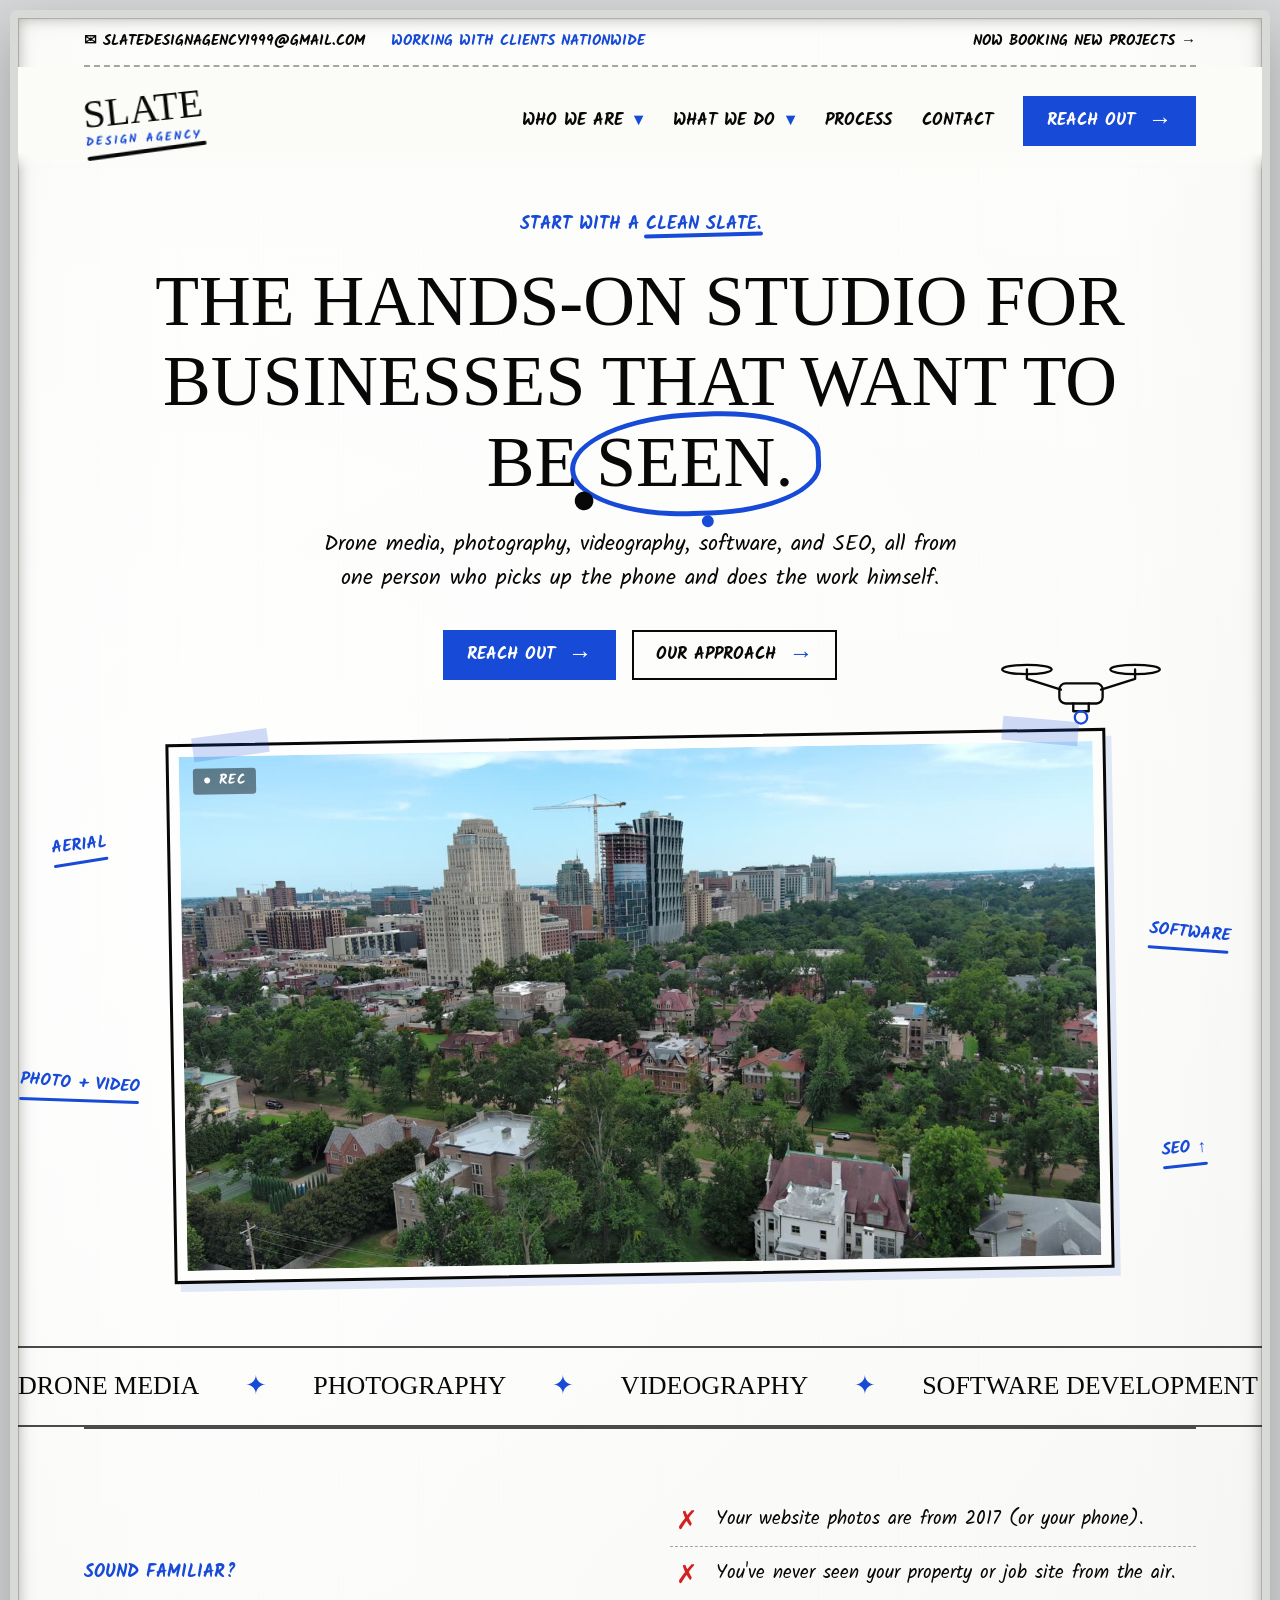
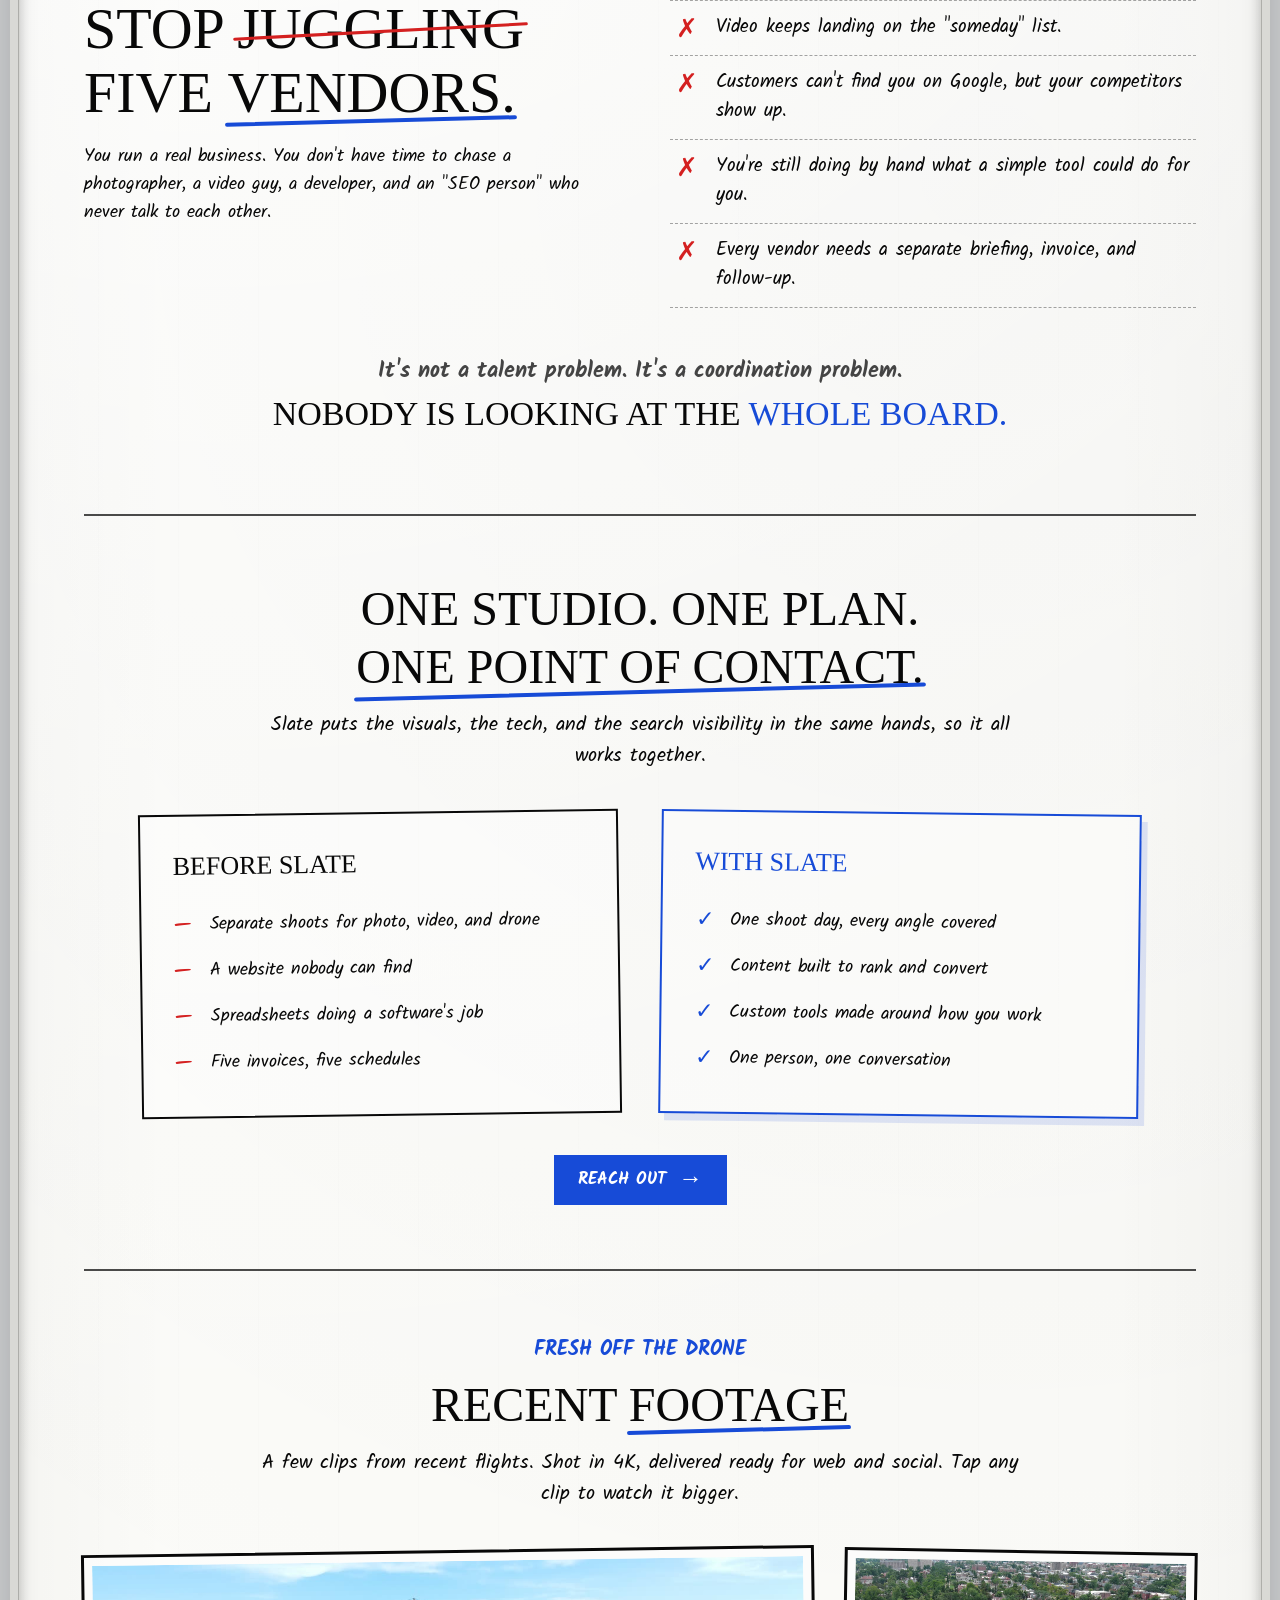
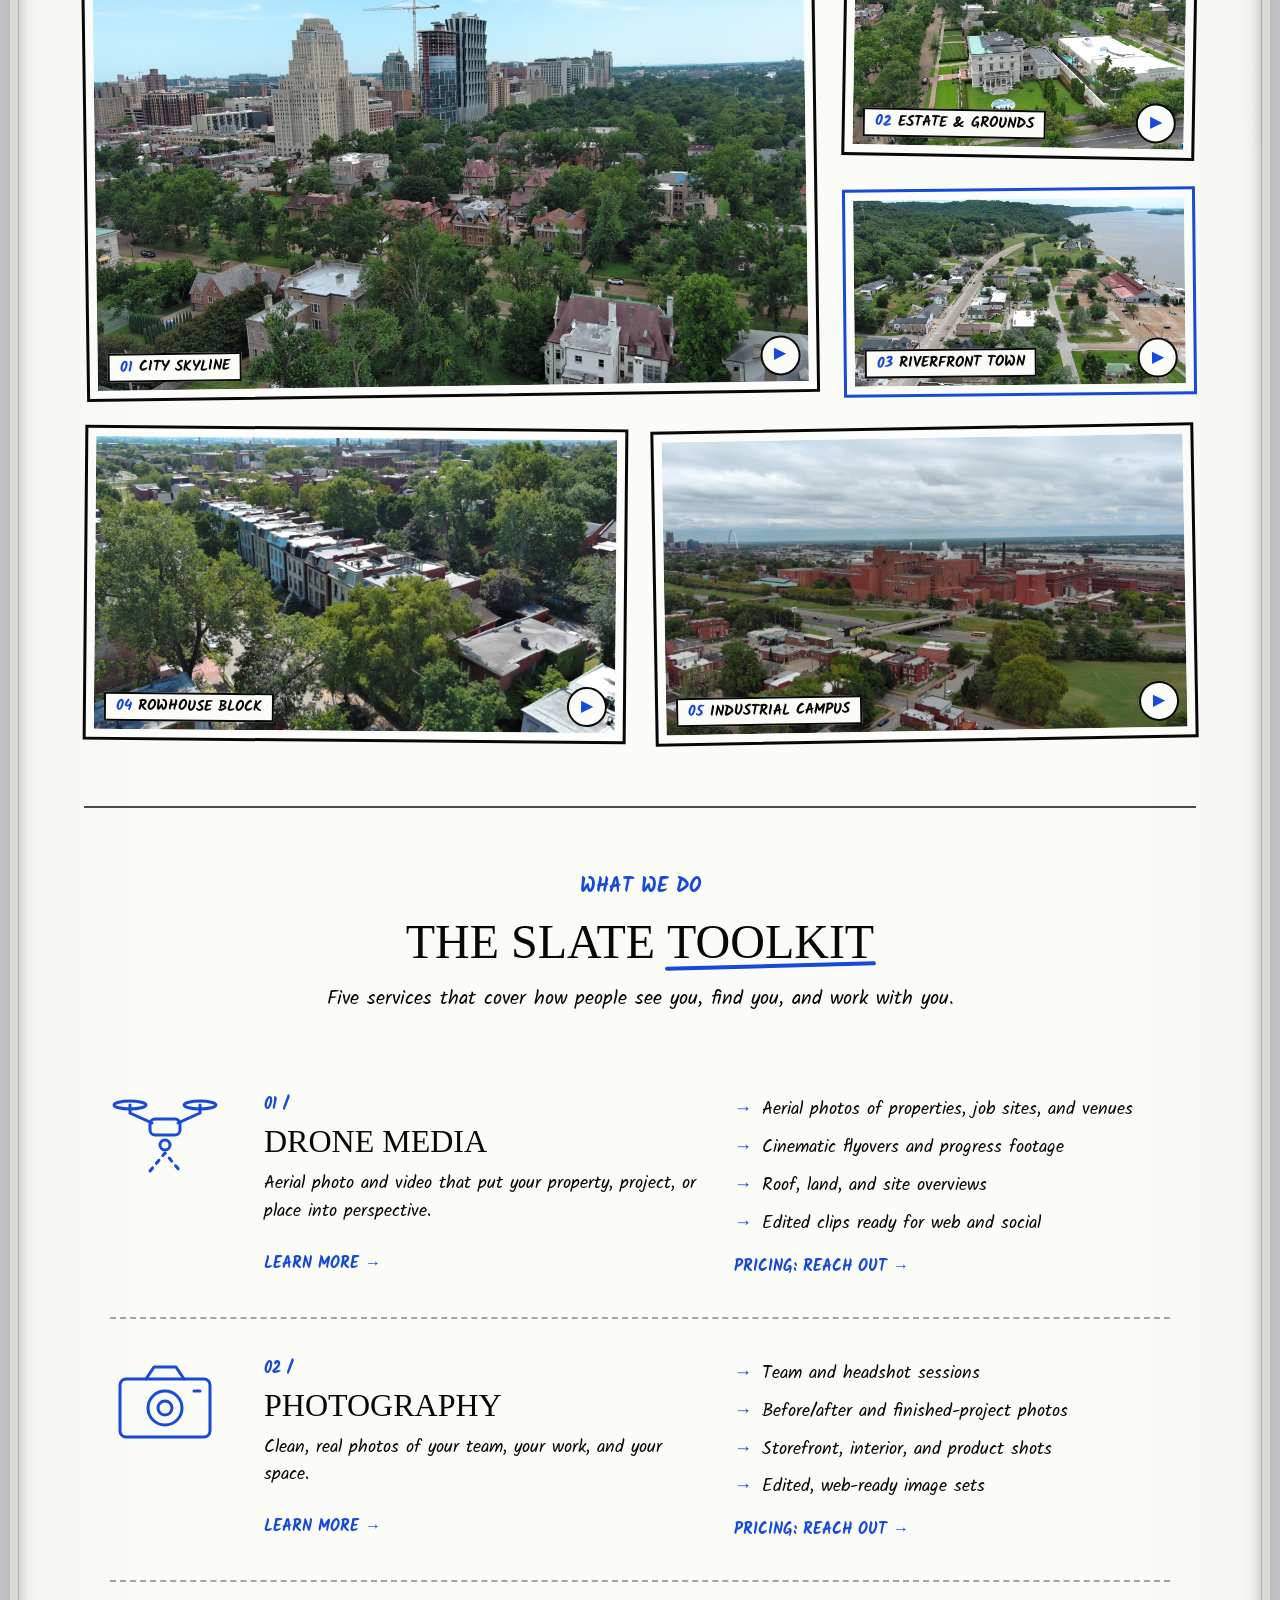
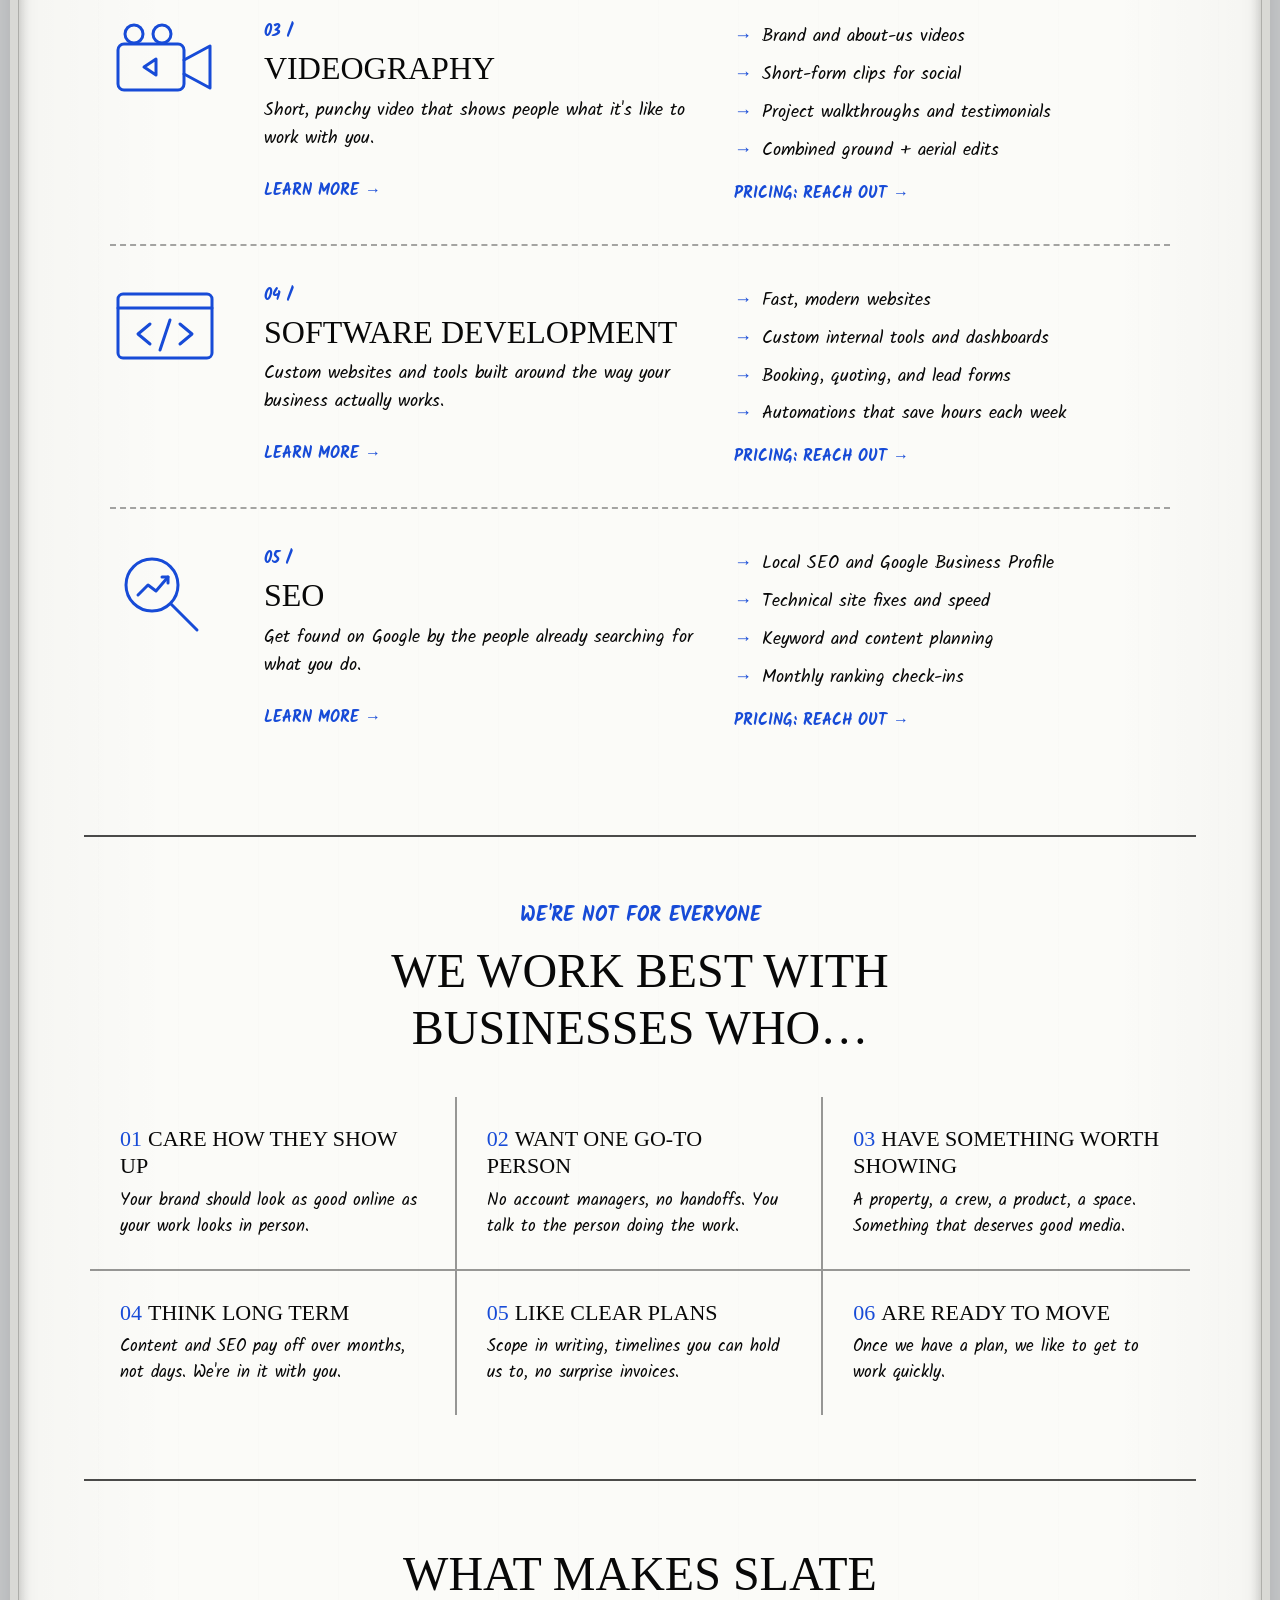
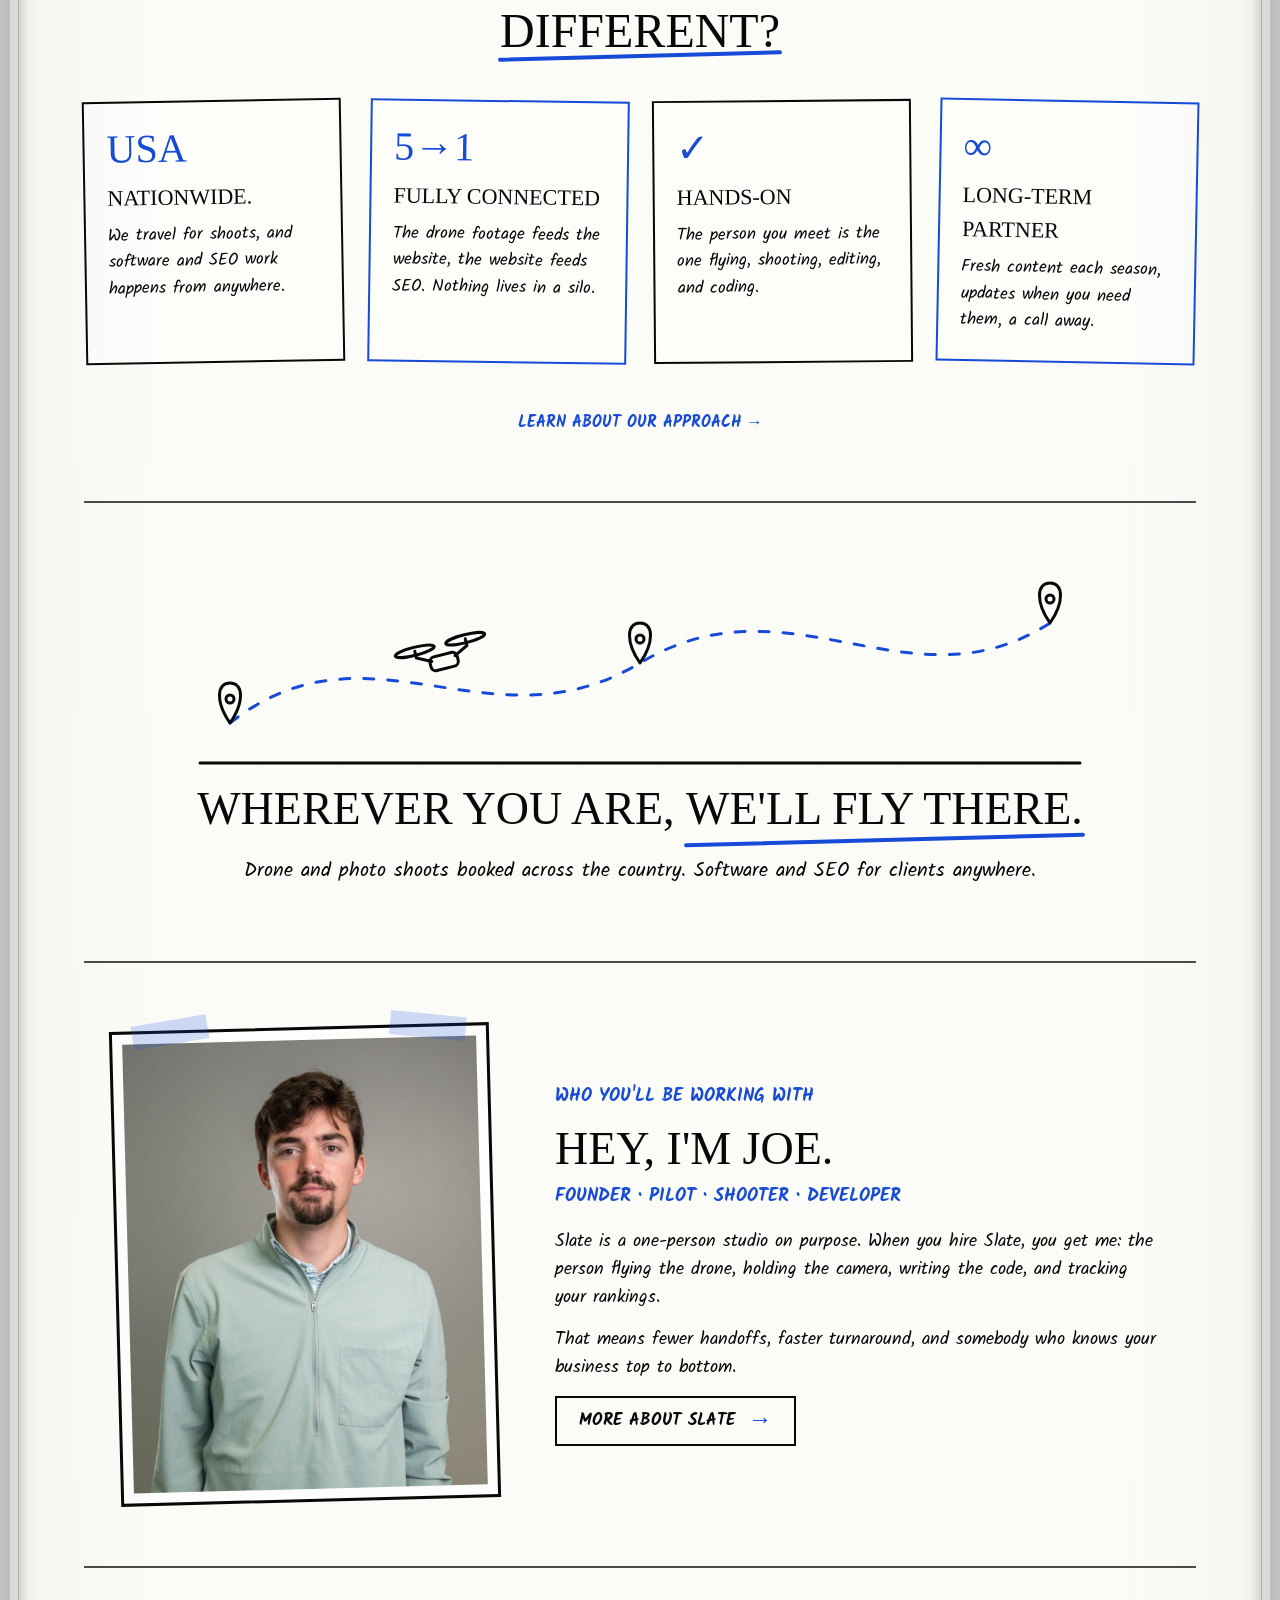
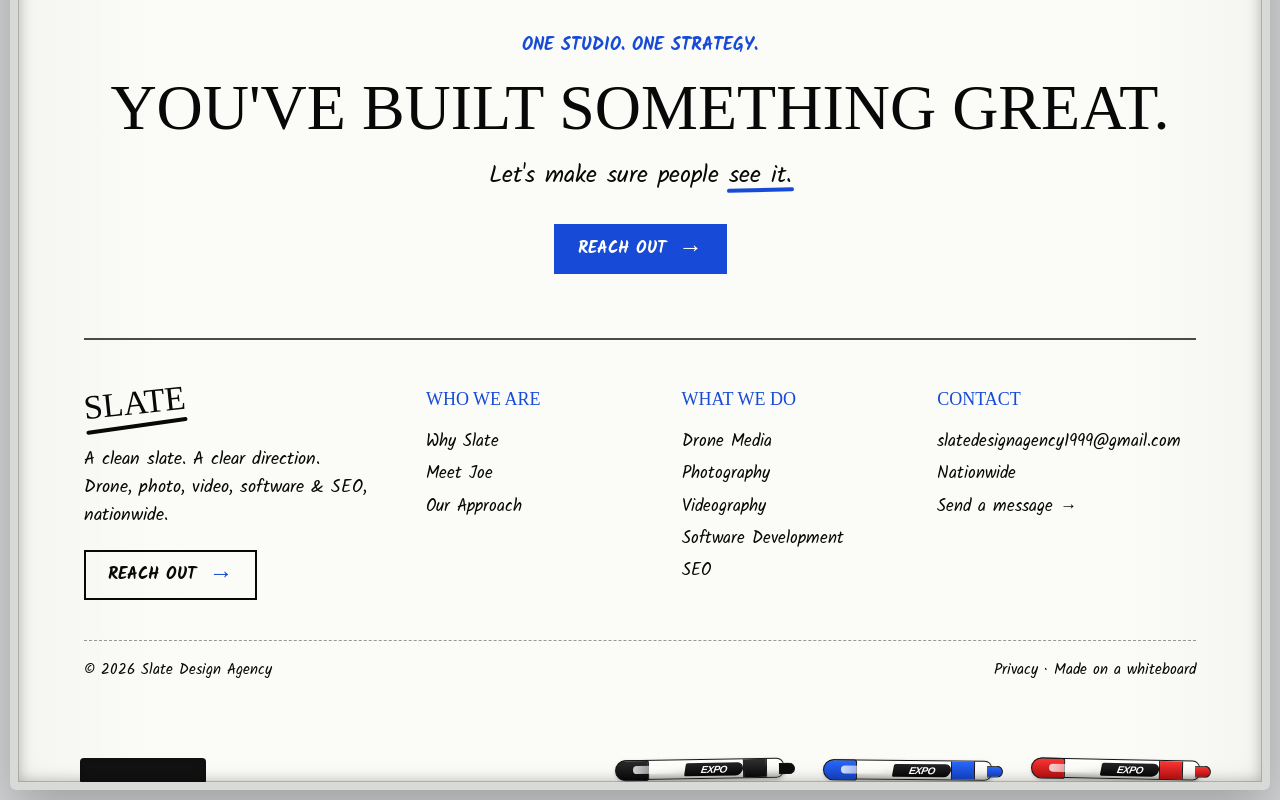
==== index.html @ c5e7e506 "Add files via upload" ====
<!doctype html>
<html lang="en">
<head>
<meta charset="utf-8">
<meta name="viewport" content="width=device-width, initial-scale=1">
<title>Slate Design Agency | Drone Media, Photo, Video, Software &amp; SEO</title>
<meta name="description" content="Slate is a hands-on studio for drone media, photography, videography, software development, and SEO. Working with businesses nationwide.">
<meta name="theme-color" content="#fbfbf8">
<meta property="og:title" content="Slate Design Agency | Drone Media, Photo, Video, Software &amp; SEO">
<meta property="og:description" content="Slate is a hands-on studio for drone media, photography, videography, software development, and SEO. Working with businesses nationwide.">
<meta property="og:type" content="website">
<link rel="icon" href="favicon.svg" type="image/svg+xml">
<link rel="preconnect" href="https://fonts.googleapis.com"><link rel="preconnect" href="https://fonts.gstatic.com" crossorigin><link href="https://fonts.googleapis.com/css2?family=Kalam:wght@400;700&family=Permanent+Marker&display=swap" rel="stylesheet">
<link rel="stylesheet" href="assets/css/style.css">
<script>(function(){try{if(matchMedia('(prefers-reduced-motion: reduce)').matches)return;var d=document.documentElement;d.classList.add('s-intro');if(sessionStorage.getItem('slate-s')==='1'){d.classList.add('s-drawn');sessionStorage.removeItem('slate-s');}}catch(e){}})();</script>
<script src="assets/js/site.js" defer></script>
</head>
<body class="home">
<a class="skip" href="#main">Skip to content</a>
<div class="board">
<div class="inner">
  <div class="utility">
    <div class="u-left">
      <a href="mailto:slatedesignagency1999@gmail.com">✉ slatedesignagency1999@gmail.com</a>
      <span class="u-blue">Working with clients nationwide</span>
    </div>
    <div class="u-right"><a href="contact.html">Now booking new projects →</a></div>
  </div>

  <header class="site">
    <a href="index.html" class="logo" aria-label="Slate Design Agency home" data-home>SLATE<small>DESIGN AGENCY</small></a>
    <button class="menu-toggle" aria-controls="nav" aria-expanded="false">Menu +</button>
    <nav class="primary" id="nav" aria-label="Primary">
      <div class="nav-item">
        <button aria-haspopup="true">Who We Are <span class="caret">▾</span></button>
        <div class="dropdown">
          <a href="about.html"><span>→</span>Why Slate</a>
          <a href="about.html#meet"><span>→</span>Meet Joe</a>
          <a href="process.html"><span>→</span>Our Approach</a>
        </div>
      </div>
      <div class="nav-item">
        <button aria-haspopup="true">What We Do <span class="caret">▾</span></button>
        <div class="dropdown"><a href="services.html"><span>→</span>All services</a><a href="drone-media.html"><span>→</span>Drone Media</a><a href="photography.html"><span>→</span>Photography</a><a href="videography.html"><span>→</span>Videography</a><a href="software-development.html"><span>→</span>Software Development</a><a href="seo.html"><span>→</span>SEO</a></div>
      </div>
      <div class="nav-item"><a href="process.html">Process</a></div>
      <div class="nav-item"><a href="contact.html">Contact</a></div>
      <a class="button solid" href="contact.html">Reach Out <span class="arrow">→</span></a>
    </nav>
  </header>

  <main id="main">

    <section class="hero">
      <p class="eyebrow">Start with a <span class="scribble">clean slate.</span></p>
      <h1>The hands-on studio for businesses that want to be <span class="circled">seen.</span></h1>
      <p class="sub">Drone media, photography, videography, software, and SEO, all from one person who picks up the phone and does the work himself.</p>
      <div class="cta-row">
        <a class="button solid" href="contact.html">Reach Out <span class="arrow">→</span></a>
        <a class="button" href="process.html">Our Approach <span class="arrow">→</span></a>
      </div>
      <div class="hero-media">
        <div class="tape-frame video-frame">
          <video id="hero-video" data-playlist="assets/video/drone-02.mp4,assets/video/drone-03.mp4,assets/video/drone-01.mp4,assets/video/drone-04.mp4,assets/video/drone-05.mp4" muted playsinline autoplay preload="auto" poster="assets/img/drone-02.jpg" src="assets/video/drone-02.mp4" aria-label="Aerial drone footage reel"></video>
          <span class="rec">● REC</span>
        </div>
        <svg class="drone-fly hero-drone" viewBox="0 0 220 110" aria-hidden="true">
          <ellipse class="stroke" cx="40" cy="22" rx="32" ry="6"/><ellipse class="stroke" cx="180" cy="22" rx="32" ry="6"/>
          <path class="stroke" d="M40 22 L40 34 M180 22 L180 34 M40 34 L84 48 M180 34 L136 48"/>
          <rect class="stroke" x="82" y="40" width="56" height="26" rx="8"/>
          <path class="stroke" d="M100 66 L100 76 L120 76 L120 66"/><circle class="stroke" cx="110" cy="84" r="8" style="stroke:var(--blue)"/>
        </svg>
        <span class="doodle-label hm-l1" aria-hidden="true">Aerial</span>
        <span class="doodle-label hm-l2" aria-hidden="true">Photo + Video</span>
        <span class="doodle-label hm-r1" aria-hidden="true">Software</span>
        <span class="doodle-label hm-r2" aria-hidden="true">SEO ↑</span>
      </div>
    </section>

    <div class="strip" aria-hidden="true"><div class="strip-track">
      <span>Drone Media</span><span>✦</span><span>Photography</span><span>✦</span><span>Videography</span><span>✦</span><span>Software Development</span><span>✦</span><span>SEO</span><span>✦</span>
      <span>Drone Media</span><span>✦</span><span>Photography</span><span>✦</span><span>Videography</span><span>✦</span><span>Software Development</span><span>✦</span><span>SEO</span><span>✦</span>
    </div></div>

    <section>
      <div class="pain">
        <div>
          <p class="eyebrow">Sound familiar?</p>
          <h2>Stop <span class="strike">juggling</span><br>five <span class="scribble">vendors.</span></h2>
          <p>You run a real business. You don't have time to chase a photographer, a video guy, a developer, and an "SEO person" who never talk to each other.</p>
        </div>
        <ul class="checklist">
          <li>Your website photos are from 2017 (or your phone).</li>
          <li>You've never seen your property or job site from the air.</li>
          <li>Video keeps landing on the "someday" list.</li>
          <li>Customers can't find you on Google, but your competitors show up.</li>
          <li>You're still doing by hand what a simple tool could do for you.</li>
          <li>Every vendor needs a separate briefing, invoice, and follow-up.</li>
        </ul>
      </div>
      <p class="reframe"><span class="quiet">It's not a talent problem. It's a coordination problem.</span>Nobody is looking at the <span class="blue">whole board.</span></p>
    </section>

    <section>
      <div class="section-head">
        <h2>One studio. One plan. <span class="scribble">One point of contact.</span></h2>
        <p>Slate puts the visuals, the tech, and the search visibility in the same hands, so it all works together.</p>
      </div>
      <div class="compare">
        <div class="compare-col">
          <h3>Before Slate</h3>
          <ul>
            <li>Separate shoots for photo, video, and drone</li>
            <li>A website nobody can find</li>
            <li>Spreadsheets doing a software's job</li>
            <li>Five invoices, five schedules</li>
          </ul>
        </div>
        <div class="compare-col">
          <h3 class="blue">With Slate</h3>
          <ul>
            <li>One shoot day, every angle covered</li>
            <li>Content built to rank and convert</li>
            <li>Custom tools made around how you work</li>
            <li>One person, one conversation</li>
          </ul>
        </div>
      </div>
      <div class="center"><a class="button solid" href="contact.html">Reach Out <span class="arrow">→</span></a></div>
    </section>

    <section id="footage">
      <div class="section-head">
        <p class="eyebrow">Fresh off the drone</p>
        <h2>Recent <span class="scribble">footage</span></h2>
        <p>A few clips from recent flights. Shot in 4K, delivered ready for web and social. Tap any clip to watch it bigger.</p>
      </div>
      <div class="reel-grid"><button class="clip" type="button" data-src="assets/video/drone-02.mp4" aria-label="Play City skyline clip"><video muted loop playsinline preload="none" data-autoplay poster="assets/img/drone-02.jpg" src="assets/video/drone-02.mp4"></video><span class="clip-label"><b>01</b>City skyline</span><span class="clip-play" aria-hidden="true">▶</span></button><button class="clip" type="button" data-src="assets/video/drone-03.mp4" aria-label="Play Estate &amp; grounds clip"><video muted loop playsinline preload="none" data-autoplay poster="assets/img/drone-03.jpg" src="assets/video/drone-03.mp4"></video><span class="clip-label"><b>02</b>Estate &amp; grounds</span><span class="clip-play" aria-hidden="true">▶</span></button><button class="clip" type="button" data-src="assets/video/drone-01.mp4" aria-label="Play Riverfront town clip"><video muted loop playsinline preload="none" data-autoplay poster="assets/img/drone-01.jpg" src="assets/video/drone-01.mp4"></video><span class="clip-label"><b>03</b>Riverfront town</span><span class="clip-play" aria-hidden="true">▶</span></button><button class="clip" type="button" data-src="assets/video/drone-04.mp4" aria-label="Play Rowhouse block clip"><video muted loop playsinline preload="none" data-autoplay poster="assets/img/drone-04.jpg" src="assets/video/drone-04.mp4"></video><span class="clip-label"><b>04</b>Rowhouse block</span><span class="clip-play" aria-hidden="true">▶</span></button><button class="clip" type="button" data-src="assets/video/drone-05.mp4" aria-label="Play Industrial campus clip"><video muted loop playsinline preload="none" data-autoplay poster="assets/img/drone-05.jpg" src="assets/video/drone-05.mp4"></video><span class="clip-label"><b>05</b>Industrial campus</span><span class="clip-play" aria-hidden="true">▶</span></button></div>
    </section>

    <section id="toolkit">
      <div class="section-head">
        <p class="eyebrow">What we do</p>
        <h2>The Slate <span class="scribble">Toolkit</span></h2>
        <p>Five services that cover how people see you, find you, and work with you.</p>
      </div>
      <div class="stack"><div class="svc"><div class="svc-icon"><svg viewBox="0 0 110 92" aria-hidden="true"><ellipse class="stroke" cx="20" cy="14" rx="16" ry="4"/><ellipse class="stroke" cx="90" cy="14" rx="16" ry="4"/><path class="stroke" d="M20 14v8M90 14v8M20 22l22 10M90 22L68 32"/><rect class="stroke" x="40" y="28" width="30" height="16" rx="5"/><circle class="stroke" cx="55" cy="54" r="5"/><path class="stroke" d="M40 80 L55 62 L70 80" stroke-dasharray="4 6"/></svg></div>
        <div><span class="num">01 /</span><h3>Drone Media</h3><p>Aerial photo and video that put your property, project, or place into perspective.</p><a class="more" href="drone-media.html">Learn more →</a></div>
        <div class="svc-list"><ul><li>Aerial photos of properties, job sites, and venues</li><li>Cinematic flyovers and progress footage</li><li>Roof, land, and site overviews</li><li>Edited clips ready for web and social</li></ul><a class="more" href="contact.html?s=drone">Pricing: reach out →</a></div></div>
<div class="svc"><div class="svc-icon"><svg viewBox="0 0 110 92" aria-hidden="true"><rect class="stroke" x="10" y="24" width="90" height="58" rx="6"/><path class="stroke" d="M36 24l8-12h22l8 12"/><circle class="stroke" cx="55" cy="53" r="17"/><circle class="stroke" cx="55" cy="53" r="7"/><path class="stroke" d="M84 36h6"/></svg></div>
        <div><span class="num">02 /</span><h3>Photography</h3><p>Clean, real photos of your team, your work, and your space.</p><a class="more" href="photography.html">Learn more →</a></div>
        <div class="svc-list"><ul><li>Team and headshot sessions</li><li>Before/after and finished-project photos</li><li>Storefront, interior, and product shots</li><li>Edited, web-ready image sets</li></ul><a class="more" href="contact.html?s=photography">Pricing: reach out →</a></div></div>
<div class="svc"><div class="svc-icon"><svg viewBox="0 0 110 92" aria-hidden="true"><rect class="stroke" x="8" y="26" width="66" height="46" rx="6"/><path class="stroke" d="M74 42l26-14v42L74 56"/><circle class="stroke" cx="24" cy="16" r="9"/><circle class="stroke" cx="52" cy="16" r="9"/><path class="stroke" d="M34 49l12-8v16z"/></svg></div>
        <div><span class="num">03 /</span><h3>Videography</h3><p>Short, punchy video that shows people what it's like to work with you.</p><a class="more" href="videography.html">Learn more →</a></div>
        <div class="svc-list"><ul><li>Brand and about-us videos</li><li>Short-form clips for social</li><li>Project walkthroughs and testimonials</li><li>Combined ground + aerial edits</li></ul><a class="more" href="contact.html?s=videography">Pricing: reach out →</a></div></div>
<div class="svc"><div class="svc-icon"><svg viewBox="0 0 110 92" aria-hidden="true"><rect class="stroke" x="8" y="12" width="94" height="64" rx="5"/><path class="stroke" d="M8 26h94"/><path class="stroke" d="M40 42l-12 10 12 10M70 42l12 10-12 10M60 38l-10 30"/></svg></div>
        <div><span class="num">04 /</span><h3>Software Development</h3><p>Custom websites and tools built around the way your business actually works.</p><a class="more" href="software-development.html">Learn more →</a></div>
        <div class="svc-list"><ul><li>Fast, modern websites</li><li>Custom internal tools and dashboards</li><li>Booking, quoting, and lead forms</li><li>Automations that save hours each week</li></ul><a class="more" href="contact.html?s=software">Pricing: reach out →</a></div></div>
<div class="svc"><div class="svc-icon"><svg viewBox="0 0 110 92" aria-hidden="true"><circle class="stroke" cx="42" cy="40" r="26"/><path class="stroke" d="M61 59l26 26"/><path class="stroke" d="M28 50l10-10 8 6 12-14"/><path class="stroke" d="M52 32h6v6"/></svg></div>
        <div><span class="num">05 /</span><h3>SEO</h3><p>Get found on Google by the people already searching for what you do.</p><a class="more" href="seo.html">Learn more →</a></div>
        <div class="svc-list"><ul><li>Local SEO and Google Business Profile</li><li>Technical site fixes and speed</li><li>Keyword and content planning</li><li>Monthly ranking check-ins</li></ul><a class="more" href="contact.html?s=seo">Pricing: reach out →</a></div></div></div>
    </section>

    <section>
      <div class="section-head">
        <p class="eyebrow">We're not for everyone</p>
        <h2>We work best with businesses who…</h2>
      </div>
      <div class="fit">
        <div class="fit-item"><h3><span class="n">01</span>Care how they show up</h3><p>Your brand should look as good online as your work looks in person.</p></div>
        <div class="fit-item"><h3><span class="n">02</span>Want one go-to person</h3><p>No account managers, no handoffs. You talk to the person doing the work.</p></div>
        <div class="fit-item"><h3><span class="n">03</span>Have something worth showing</h3><p>A property, a crew, a product, a space. Something that deserves good media.</p></div>
        <div class="fit-item"><h3><span class="n">04</span>Think long term</h3><p>Content and SEO pay off over months, not days. We're in it with you.</p></div>
        <div class="fit-item"><h3><span class="n">05</span>Like clear plans</h3><p>Scope in writing, timelines you can hold us to, no surprise invoices.</p></div>
        <div class="fit-item"><h3><span class="n">06</span>Are ready to move</h3><p>Once we have a plan, we like to get to work quickly.</p></div>
      </div>
    </section>

    <section>
      <div class="section-head"><h2>What makes Slate <span class="scribble">different?</span></h2></div>
      <div class="cards">
        <div class="card"><div class="big">USA</div><h3>Nationwide.</h3><p>We travel for shoots, and software and SEO work happens from anywhere.</p></div>
        <div class="card"><div class="big">5→1</div><h3>Fully connected</h3><p>The drone footage feeds the website, the website feeds SEO. Nothing lives in a silo.</p></div>
        <div class="card"><div class="big">✓</div><h3>Hands-on</h3><p>The person you meet is the one flying, shooting, editing, and coding.</p></div>
        <div class="card"><div class="big">∞</div><h3>Long-term partner</h3><p>Fresh content each season, updates when you need them, a call away.</p></div>
      </div>
      <div class="center"><a class="more" href="about.html">Learn about our approach →</a></div>
    </section>

    <section class="location">
      <svg class="skyline" viewBox="0 0 900 220" aria-hidden="true">
        <path class="stroke" d="M40 170 C180 60 300 200 450 110 C600 20 720 160 860 70" style="stroke:var(--blue);stroke-dasharray:10 14"/>
        <g class="stroke"><path d="M40 170 c-14 -20 -14 -40 0 -40 c14 0 14 20 0 40z"/><circle cx="40" cy="146" r="4"/></g>
        <g class="stroke"><path d="M450 110 c-14 -20 -14 -40 0 -40 c14 0 14 20 0 40z"/><circle cx="450" cy="86" r="4"/></g>
        <g class="stroke"><path d="M860 70 c-14 -20 -14 -40 0 -40 c14 0 14 20 0 40z"/><circle cx="860" cy="46" r="4"/></g>
        <g transform="translate(250 92) rotate(-14)"><ellipse class="stroke" cx="-26" cy="0" rx="20" ry="4"/><ellipse class="stroke" cx="26" cy="0" rx="20" ry="4"/><path class="stroke" d="M-26 0v7l14 7M26 0v7l-14 7"/><rect class="stroke" x="-14" y="10" width="28" height="14" rx="5"/></g>
        <path class="stroke" d="M10 210 L890 210" style="stroke-width:3"/>
      </svg>
      <h3>Wherever you are, <span class="scribble">we'll fly there.</span></h3>
      <p style="margin-top:12px;font-size:20px">Drone and photo shoots booked across the country. Software and SEO for clients anywhere.</p>
    </section>

    <section>
      <div class="team">
        <div class="photo-ph has-img"><img src="assets/img/joe.jpg" alt="Joe Segneri, founder of Slate Design Agency" loading="lazy"></div>
        <div>
          <p class="eyebrow">Who you'll be working with</p>
          <h2>Hey, I'm Joe.</h2>
          <p class="role">Founder · Pilot · Shooter · Developer</p>
          <p>Slate is a one-person studio on purpose. When you hire Slate, you get me: the person flying the drone, holding the camera, writing the code, and tracking your rankings.</p>
          <p>That means fewer handoffs, faster turnaround, and somebody who knows your business top to bottom.</p>
          <a class="button" href="about.html">More about Slate <span class="arrow">→</span></a>
        </div>
      </div>
    </section>

    <section class="closing">
      <p class="eyebrow">One studio. One strategy.</p>
      <h2>You've built something great.</h2>
      <p class="sub">Let's make sure people <span class="scribble">see it.</span></p>
      <a class="button solid" href="contact.html">Reach Out <span class="arrow">→</span></a>
    </section>
  </main>

  <footer class="site">
    <div class="foot-grid">
      <div>
        <a href="index.html" class="logo" style="font-size:34px" data-home>SLATE</a>
        <p style="margin-top:18px">A clean slate. A clear direction.<br>Drone, photo, video, software &amp; SEO, nationwide.</p>
        <a class="button" href="contact.html" style="margin-top:6px">Reach Out <span class="arrow">→</span></a>
      </div>
      <div><h4>Who we are</h4><ul><li><a href="about.html">Why Slate</a></li><li><a href="about.html#meet">Meet Joe</a></li><li><a href="process.html">Our Approach</a></li></ul></div>
      <div><h4>What we do</h4><ul><li><a href="drone-media.html">Drone Media</a></li><li><a href="photography.html">Photography</a></li><li><a href="videography.html">Videography</a></li><li><a href="software-development.html">Software Development</a></li><li><a href="seo.html">SEO</a></li></ul></div>
      <div><h4>Contact</h4><ul><li><a href="mailto:slatedesignagency1999@gmail.com" style="word-break:break-all">slatedesignagency1999@gmail.com</a></li><li>Nationwide</li><li><a href="contact.html">Send a message →</a></li></ul></div>
    </div>
    <div class="foot-bottom"><span>© <span data-year>2026</span> Slate Design Agency</span><span><a href="privacy.html">Privacy</a> · Made on a whiteboard</span></div>
  </footer>

</div>
<div class="tray" aria-hidden="true">
  <span class="eraser"></span>
  <span class="markers">
    <span class="marker-obj black"><span class="cap"></span><span class="band"></span><span class="tip"></span></span>
    <span class="marker-obj blue"><span class="cap"></span><span class="band"></span><span class="tip"></span></span>
    <span class="marker-obj red"><span class="cap"></span><span class="band"></span><span class="tip"></span></span>
  </span>
</div>
</div>
<div class="s-trans" aria-hidden="true">
  <svg viewBox="0 0 100 112">
    <path class="s-path" pathLength="1" d="M76 20 C66 9 44 6 31 13 C17 21 18 38 32 46 C46 54 70 55 74 72 C78 90 58 100 40 98 C30 97 22 93 17 86"/>
    <path class="s-under" pathLength="1" d="M10 106 C35 103 62 101 90 98"/>
  </svg>
  <span class="s-eraser"></span>
</div>
<div class="lightbox" role="dialog" aria-modal="true" aria-label="Video player"><button class="lightbox-close">Close ✕</button><div class="tape-frame"><video controls loop playsinline></video></div></div>
</body>
</html>
---- assets/css/style.css ----
:root{--board:#fbfbf8;--ink:#080808;--blue:#174bd7;--red:#d42020;--soft:#f3f3ef;--line:rgba(0,0,0,.7)}
*{box-sizing:border-box}
html{scroll-behavior:smooth}
body{margin:0;min-height:100vh;padding:10px;color:var(--ink);background:#d5d7d9;font-family:"Kalam",cursive;font-size:18px;line-height:1.55}
a{color:inherit;text-decoration:none}
button,input,select,textarea{font:inherit;color:inherit}
button{cursor:pointer}
h1,h2,h3,h4,.marker,.logo{font-family:"Permanent Marker",cursive;font-weight:400;letter-spacing:0}
h2{line-height:1.2}
p{margin:0 0 14px}
a:focus-visible,button:focus-visible,input:focus-visible,textarea:focus-visible,select:focus-visible{outline:3px solid var(--blue);outline-offset:4px}
.skip{position:absolute;left:20px;top:-100px;background:#fff;padding:12px;z-index:50}.skip:focus{top:20px}

/* ---------- the whiteboard ---------- */
.board{max-width:1280px;margin:0 auto;overflow:clip;min-height:calc(100vh - 20px);position:relative;
  background:radial-gradient(circle at 16% 10%,rgba(255,255,255,.9),transparent 28%),radial-gradient(circle at 78% 20%,rgba(0,0,0,.035),transparent 24%),linear-gradient(90deg,rgba(0,0,0,.025),transparent 12%,transparent 88%,rgba(0,0,0,.025)),var(--board);
  border:8px solid #d9d9d5;border-radius:6px;box-shadow:inset 0 0 22px rgba(0,0,0,.13),inset 0 0 0 2px #f7f7f2,0 22px 55px rgba(0,0,0,.26)}
.board:before{content:"";position:absolute;inset:0;pointer-events:none;border:1px solid rgba(0,0,0,.25);box-shadow:inset 0 0 12px rgba(0,0,0,.18)}
.board:after{content:"";position:absolute;inset:0;pointer-events:none;background:repeating-linear-gradient(90deg,rgba(0,0,0,.018) 0 1px,transparent 1px 80px);opacity:.35}
.inner{position:relative;z-index:1;padding:0 66px 28px}

/* ---------- utility bar + header ---------- */
.utility{display:flex;justify-content:space-between;align-items:center;gap:16px;flex-wrap:wrap;padding:12px 0;border-bottom:2px dashed rgba(0,0,0,.35);font-size:15px;font-weight:700;text-transform:uppercase}
.utility a:hover{color:var(--blue)}
.utility .u-left{display:flex;gap:26px;flex-wrap:wrap}
.utility .u-blue{color:var(--blue)}
header.site{position:sticky;top:0;z-index:20;display:flex;align-items:center;justify-content:space-between;gap:24px;padding:22px 0 18px;margin:0 -66px;padding-left:66px;padding-right:66px;background:linear-gradient(180deg,var(--board) 82%,rgba(251,251,248,0))}
.logo{display:inline-block;font-size:40px;line-height:1;transform:rotate(-6deg)}
.logo:after{content:"";display:block;height:4px;margin-top:4px;background:var(--ink);border-radius:999px;transform:rotate(-2deg)}
.logo small{display:block;font-family:"Kalam",cursive;font-size:12px;font-weight:700;letter-spacing:2px;color:var(--blue);margin-top:4px;transform:rotate(2deg)}
nav.primary{display:flex;align-items:center;gap:30px;font-size:17px;font-weight:700;text-transform:uppercase}
.nav-item{position:relative}
.nav-item>a,.nav-item>button{background:none;border:0;padding:6px 0;font-weight:700;text-transform:uppercase;position:relative}
.nav-item>a:hover,.nav-item>button:hover,.nav-item>a.active{color:var(--blue)}
.nav-item>a.active:after{content:"";position:absolute;left:-4px;right:-4px;bottom:0;height:3px;background:var(--blue);border-radius:999px;transform:rotate(-2deg)}
.caret{color:var(--blue);margin-left:4px}
.dropdown{position:absolute;top:100%;left:-18px;min-width:250px;padding:14px 18px;background:var(--board);border:2px solid var(--ink);box-shadow:5px 6px 0 rgba(23,75,215,.15);transform:rotate(-.6deg);display:none;flex-direction:column;gap:6px;text-transform:none;font-size:18px}
.nav-item:hover .dropdown,.nav-item:focus-within .dropdown{display:flex}
.dropdown a:hover{color:var(--blue)}
.dropdown a span{color:var(--blue);font-size:14px;margin-right:6px}
.menu-toggle{display:none;background:transparent;border:2px solid var(--ink);padding:6px 12px;font-weight:700;text-transform:uppercase}

/* ---------- buttons & marks ---------- */
.button{display:inline-flex;align-items:center;gap:13px;min-height:50px;padding:0 22px;border:2px solid var(--ink);background:transparent;font-size:17px;font-weight:700;text-transform:uppercase;transition:transform .15s}
.button:hover{color:var(--blue);border-color:var(--blue);transform:rotate(-1deg)}
.button.solid{background:var(--blue);border-color:var(--blue);color:#fff}
.button.solid .arrow{color:#fff}
.button.solid:hover{background:#0f37a8;color:#fff}
.arrow{color:var(--blue);font-size:24px;line-height:1}
.eyebrow{color:var(--blue);font-size:18px;font-weight:700;text-transform:uppercase;margin:0 0 10px}
.scribble{position:relative;display:inline-block}
.scribble:after{content:"";position:absolute;left:-2px;right:-2px;bottom:2px;height:4px;background:var(--blue);transform:rotate(-1.5deg);border-radius:99px}
.circled{position:relative;display:inline-block;white-space:nowrap;z-index:0}
.circled:after{content:"";position:absolute;left:-26px;right:-28px;top:-10px;bottom:-14px;border:5px solid var(--blue);border-radius:55% 45% 48% 52%;transform:rotate(-2deg);pointer-events:none;z-index:-1}
.red{color:var(--red)}
.blue{color:var(--blue)}
.strike{position:relative}
.strike:after{content:"";position:absolute;left:-4px;right:-4px;top:52%;height:3px;background:var(--red);transform:rotate(-3deg);border-radius:99px}

/* ---------- sections ---------- */
section{padding:64px 0;border-top:2px solid var(--line)}
.center{text-align:center}
.section-head{max-width:760px;margin:0 auto 40px;text-align:center}
.section-head h2{font-size:clamp(32px,4vw,48px);margin:0 0 14px;text-transform:uppercase}
.section-head p{font-size:20px}

/* hero */
.hero{border-top:0;padding:40px 0 70px;text-align:center;position:relative}
.hero h1{font-size:clamp(40px,5.6vw,72px);line-height:1.12;margin:22px auto 26px;max-width:1000px;text-transform:uppercase}
.hero .sub{max-width:640px;margin:0 auto 34px;font-size:22px}
.cta-row{display:flex;gap:16px;justify-content:center;flex-wrap:wrap}
.hero-doodles{position:relative;height:200px;max-width:900px;overflow:visible;margin:40px auto 0}
.hero-doodles svg{position:absolute;overflow:visible}
.stroke{fill:none;stroke:currentColor;stroke-width:3;stroke-linecap:round;stroke-linejoin:round}
.doodle-label{position:absolute;color:var(--blue);font-weight:700;text-transform:uppercase;font-size:17px}
.doodle-label:after{content:"";display:block;height:3px;width:100%;margin-top:2px;background:var(--blue);transform:rotate(-2deg);border-radius:9px}
.drone-fly{animation:hover 3.2s ease-in-out infinite}
@keyframes hover{0%,100%{transform:translateY(0) rotate(-2deg)}50%{transform:translateY(-12px) rotate(1deg)}}

/* marquee strip */
.strip{border-top:2px solid var(--line);border-bottom:2px solid var(--line);overflow:hidden;padding:18px 0;margin:0 -66px}
.strip-track{display:flex;gap:46px;width:max-content;animation:scroll 32s linear infinite;font-family:"Permanent Marker",cursive;font-size:26px;text-transform:uppercase;white-space:nowrap}
.strip-track span:nth-child(even){color:var(--blue)}
@keyframes scroll{to{transform:translateX(-50%)}}

/* pain points */
.pain{display:grid;grid-template-columns:1fr 1fr;gap:60px;align-items:center}
.pain h2{font-size:clamp(36px,4.6vw,58px);margin:0 0 18px;text-transform:uppercase;line-height:1.1}
.checklist{list-style:none;padding:0;margin:0}
.checklist li{position:relative;padding:12px 0 12px 46px;border-bottom:1px dashed rgba(0,0,0,.35);font-size:19px}
.checklist li:before{content:"✗";position:absolute;left:6px;top:8px;color:var(--red);font-family:"Permanent Marker",cursive;font-size:26px}
.reframe{margin-top:50px;text-align:center;font-size:clamp(24px,3vw,34px);font-family:"Permanent Marker",cursive;text-transform:uppercase;line-height:1.3}
.reframe .quiet{display:block;font-family:"Kalam",cursive;font-weight:700;font-size:22px;color:#444;text-transform:none;margin-bottom:6px}

/* compare */
.compare{display:grid;grid-template-columns:1fr 1fr;gap:40px;max-width:1000px;margin:0 auto 40px}
.compare-col{border:2px solid var(--ink);padding:30px 32px;background:rgba(255,255,255,.3);position:relative}
.compare-col:first-child{transform:rotate(-.8deg)}
.compare-col:last-child{border-color:var(--blue);transform:rotate(.7deg);box-shadow:6px 7px 0 rgba(23,75,215,.13)}
.compare-col h3{margin:0 0 16px;font-size:26px;text-transform:uppercase}
.compare-col ul{list-style:none;padding:0;margin:0}
.compare-col li{padding:9px 0 9px 36px;position:relative;font-size:18px}
.compare-col:first-child li:before{content:"—";position:absolute;left:0;color:var(--red);font-weight:700}
.compare-col:last-child li:before{content:"✓";position:absolute;left:2px;top:4px;color:var(--blue);font-family:"Permanent Marker",cursive;font-size:22px}

/* services stack */
.stack{max-width:1060px;margin:0 auto;display:flex;flex-direction:column}
.svc{display:grid;grid-template-columns:120px 1fr 1fr;gap:34px;align-items:start;padding:36px 0;border-bottom:2px dashed rgba(0,0,0,.35)}
.svc:last-child{border-bottom:0}
.svc-icon{width:110px;height:92px;color:var(--blue)}
.svc .num{color:var(--blue);font-weight:700;font-size:16px;text-transform:uppercase}
.svc h3{font-size:32px;margin:4px 0 10px;text-transform:uppercase;line-height:1.15}
.svc ul{margin:0;padding:0;list-style:none}
.svc li{padding:5px 0 5px 28px;position:relative}
.svc li:before{content:"→";position:absolute;left:0;color:var(--blue)}
.more{display:inline-block;margin-top:12px;color:var(--blue);font-weight:700;text-transform:uppercase;font-size:16px}
.more:hover{text-decoration:underline;text-decoration-thickness:2px;text-underline-offset:5px}

/* fit grid */
.fit{display:grid;grid-template-columns:repeat(3,1fr);gap:0;max-width:1100px;margin:0 auto}
.fit-item{padding:28px 30px;border-right:2px solid rgba(0,0,0,.4);border-bottom:2px solid rgba(0,0,0,.4)}
.fit-item:nth-child(3n){border-right:0}
.fit-item:nth-child(n+4){border-bottom:0}
.fit-item h3{font-size:22px;margin:0 0 8px;text-transform:uppercase;line-height:1.25}
.fit-item h3 .n{color:var(--blue);margin-right:6px}
.fit-item p{margin:0;font-size:17px}

/* difference cards */
.cards{display:grid;grid-template-columns:repeat(4,1fr);gap:26px;margin-bottom:36px}
.card{border:2px solid var(--ink);padding:26px 22px;background:rgba(255,255,255,.3);min-height:230px}
.card:nth-child(1){transform:rotate(-1deg)}
.card:nth-child(2){transform:rotate(.8deg);border-color:var(--blue)}
.card:nth-child(3){transform:rotate(-.5deg)}
.card:nth-child(4){transform:rotate(1.1deg);border-color:var(--blue)}
.card .big{font-family:"Permanent Marker",cursive;font-size:40px;color:var(--blue);line-height:1}
.card h3{font-size:22px;margin:12px 0 8px;text-transform:uppercase}
.card p{font-size:17px;margin:0}

/* location */
.location{text-align:center;padding:50px 0 60px}
.skyline{max-width:900px;height:220px;margin:0 auto -10px;color:var(--ink)}
.location h3{font-size:clamp(30px,4vw,46px);margin:0;text-transform:uppercase}

/* team */
.team{display:grid;grid-template-columns:380px 1fr;gap:60px;align-items:center;max-width:1050px;margin:0 auto}
.photo-ph{aspect-ratio:4/5;border:3px solid var(--ink);position:relative;display:flex;flex-direction:column;align-items:center;justify-content:center;gap:10px;background:rgba(255,255,255,.3);transform:rotate(-1.5deg);text-align:center;padding:20px}
.photo-ph:before,.photo-ph:after{content:"";position:absolute;width:70px;height:22px;background:rgba(23,75,215,.18);top:-12px}
.photo-ph:before{left:20px;transform:rotate(-8deg)}.photo-ph:after{right:20px;transform:rotate(7deg)}
.photo-ph svg{width:120px;height:120px;color:var(--ink)}
.photo-ph span{color:var(--blue);font-weight:700;text-transform:uppercase;font-size:15px}
.photo-ph.wide{aspect-ratio:16/7;transform:rotate(.6deg)}
.team h2{font-size:clamp(32px,4vw,46px);margin:0 0 6px;text-transform:uppercase}
.role{color:var(--blue);font-weight:700;text-transform:uppercase;margin-bottom:18px}

/* closing */
.closing{text-align:center}
.closing h2{font-size:clamp(38px,5vw,64px);margin:6px 0 10px;text-transform:uppercase}
.closing .sub{font-size:24px;margin-bottom:30px}

/* contact form */
.contact-wrap{display:grid;grid-template-columns:1fr 1.1fr;gap:60px;align-items:start}
.contact-wrap h2{font-size:clamp(34px,4.4vw,54px);margin:0 0 16px;text-transform:uppercase;line-height:1.12}
.email-big{display:inline-block;font-family:"Permanent Marker",cursive;font-size:clamp(17px,2vw,24px);color:var(--blue);border-bottom:3px solid var(--blue);margin:8px 0 22px;word-break:break-all}
.form-box{border:2px solid var(--ink);padding:30px 32px;background:rgba(255,255,255,.35);box-shadow:6px 7px 0 rgba(23,75,215,.12);transform:rotate(.4deg)}
.form-row{display:grid;grid-template-columns:1fr 1fr;gap:18px}
label{display:block;font-weight:700;margin:14px 0 5px;text-transform:uppercase;font-size:15px}
input,select,textarea{width:100%;padding:12px;border:2px solid var(--ink);background:#fffc;border-radius:0;font-size:18px}
textarea{resize:vertical;min-height:130px}
.chips{display:flex;flex-wrap:wrap;gap:10px;margin-top:6px}
.chip input{position:absolute;opacity:0;pointer-events:none}
.chip span{display:inline-block;padding:6px 14px;border:2px solid var(--ink);font-weight:700;font-size:16px;cursor:pointer;user-select:none}
.chip input:checked+span{background:var(--blue);border-color:var(--blue);color:#fff;transform:rotate(-1.5deg)}
.chip input:focus-visible+span{outline:3px solid var(--blue);outline-offset:3px}
.form-box .button{margin-top:22px}
.form-status{margin-top:16px;font-weight:700;color:var(--blue);min-height:1.5em}
.form-note{font-size:14px;color:#555;margin-top:8px}
.hp{position:absolute;left:-9999px}
.sent{text-align:center;padding:30px 10px}
.sent .big-check{font-family:"Permanent Marker",cursive;font-size:80px;color:var(--blue);line-height:1}

/* inner page head */
.page-head{border-top:0;padding:30px 0 50px}
.page-head h1{font-size:clamp(40px,5.4vw,70px);line-height:1.12;margin:12px 0 20px;max-width:950px;text-transform:uppercase}
.page-head .lead{max-width:700px;font-size:22px}
.detail{display:grid;grid-template-columns:1.3fr 1fr;gap:60px;align-items:start}
.detail h2{font-size:30px;text-transform:uppercase;margin:0 0 16px}
.note-box{border:2px solid var(--blue);padding:28px;transform:rotate(-1deg);background:rgba(255,255,255,.3)}
.note-box h3{font-size:24px;margin:0 0 10px;text-transform:uppercase}
.steps{counter-reset:s;max-width:900px;margin:0 auto}
.step{position:relative;padding:26px 0 26px 80px;border-bottom:2px dashed rgba(0,0,0,.35)}
.step:last-child{border-bottom:0}
.step:before{counter-increment:s;content:counter(s);position:absolute;left:0;top:22px;width:54px;height:54px;border:3px solid var(--blue);border-radius:50%;display:flex;align-items:center;justify-content:center;color:var(--blue);font-family:"Permanent Marker",cursive;font-size:26px}
.step h3{margin:0 0 6px;font-size:26px;text-transform:uppercase}
.step p{margin:0}
details{border-bottom:2px dashed rgba(0,0,0,.35);padding:18px 0}
summary{font-weight:700;font-size:21px;cursor:pointer;list-style:none;display:flex;justify-content:space-between;gap:20px}
summary::-webkit-details-marker{display:none}
summary:after{content:"+";color:var(--blue);font-family:"Permanent Marker",cursive;font-size:26px;line-height:1}
details[open] summary:after{content:"−"}
details p{margin:10px 0 0}
.faq{max-width:860px;margin:0 auto}
.pill-price{display:inline-block;border:2px dashed var(--blue);color:var(--blue);padding:6px 14px;font-weight:700;text-transform:uppercase;font-size:16px;transform:rotate(-1deg);margin:4px 0 18px}

/* footer */
footer.site{border-top:2px solid var(--line);padding:46px 0 30px}
.foot-grid{display:grid;grid-template-columns:1.4fr 1fr 1fr 1.2fr;gap:40px}
.foot-grid h4{font-size:18px;margin:0 0 12px;text-transform:uppercase;color:var(--blue)}
.foot-grid ul{list-style:none;padding:0;margin:0}
.foot-grid li{padding:3px 0;font-size:17px}
.foot-grid a:hover{color:var(--blue)}
.foot-bottom{display:flex;justify-content:space-between;flex-wrap:wrap;gap:16px;margin-top:40px;padding-top:18px;border-top:1px dashed rgba(0,0,0,.4);font-size:15px}

/* marker tray */
.tray{position:relative;margin:0 5%;width:90%;height:42px;display:flex;align-items:flex-end;justify-content:space-between;pointer-events:none;z-index:1}
.eraser{width:126px;height:24px;background:#111;border-radius:4px 4px 1px 1px;box-shadow:0 -4px 8px rgba(0,0,0,.25) inset}
.markers{display:flex;gap:40px;align-items:flex-end}
.marker-obj{width:168px;height:20px;border-radius:12px 9px 9px 12px;background:linear-gradient(180deg,#fff 0%,#f8f8f3 42%,#d8d8d2 100%);border:1.5px solid #161616;position:relative;box-shadow:inset 0 2px 2px rgba(255,255,255,.9),inset 0 -3px 4px rgba(0,0,0,.2),0 2px 4px rgba(0,0,0,.28);transform:translateY(-3px) rotate(-1deg)}
.marker-obj:before{content:"EXPO";position:absolute;left:68px;top:3px;color:#fff;width:58px;height:13px;display:flex;align-items:center;justify-content:center;background:linear-gradient(180deg,#242424,#050505);border-radius:2px 8px 8px 2px;font-family:Arial,sans-serif;font-size:10px;font-style:italic;font-weight:900;letter-spacing:-.5px;transform:skew(-10deg)}
.marker-obj:after{content:"";position:absolute;left:16px;top:5px;width:44px;height:8px;border-radius:999px;background:linear-gradient(90deg,rgba(255,255,255,.8),rgba(255,255,255,.15))}
.marker-obj .cap{position:absolute;left:-2px;top:-1.5px;width:34px;height:21px;border:1.5px solid #161616;border-radius:12px 3px 3px 12px;background:linear-gradient(180deg,#2b2b2b,#060606)}
.marker-obj .tip{position:absolute;right:-12px;top:4px;width:16px;height:12px;border:1.5px solid #161616;border-left:0;border-radius:0 9px 9px 0;background:#0b0b0b}
.marker-obj .band{position:absolute;right:16px;top:0;width:24px;height:100%;border-left:1.5px solid #161616;border-right:1.5px solid #161616;background:linear-gradient(180deg,#303030,#080808)}
.marker-obj.blue .cap,.marker-obj.blue .tip,.marker-obj.blue .band{background:linear-gradient(180deg,#2867ff,#123db5)}
.marker-obj.red .cap,.marker-obj.red .tip,.marker-obj.red .band{background:linear-gradient(180deg,#ff3434,#a90f0f)}
.marker-obj.blue{transform:translateY(-2px) rotate(.5deg)}
.marker-obj.red{transform:translateY(-3px) rotate(1.2deg)}

/* pages */
@keyframes fade{from{opacity:0;transform:translateY(5px)}to{opacity:1;transform:none}}



/* ---------- media frames ---------- */
.tape-frame{position:relative;border:3px solid var(--ink);padding:10px;background:rgba(255,255,255,.55);box-shadow:6px 8px 0 rgba(23,75,215,.12)}
.tape-frame:before,.tape-frame:after,.photo-ph.has-img:before,.photo-ph.has-img:after{content:"";position:absolute;width:76px;height:24px;background:rgba(23,75,215,.2);top:-13px;z-index:2}
.tape-frame:before{left:24px;transform:rotate(-7deg)}.tape-frame:after{right:24px;transform:rotate(6deg)}
.tape-frame video,.tape-frame img{display:block;width:100%;aspect-ratio:16/9;object-fit:cover;background:#cfd2d4}
.hero-media{position:relative;max-width:940px;margin:56px auto 0}
.video-frame{transform:rotate(-1deg)}
.rec{position:absolute;left:24px;top:22px;color:#fff;background:rgba(0,0,0,.45);padding:2px 10px;font-weight:700;font-size:14px;letter-spacing:1px;border-radius:3px}
.rec{animation:blink 1.6s steps(2) infinite}
@keyframes blink{50%{opacity:.35}}
.hero-drone{position:absolute;right:-56px;top:-84px;width:170px;height:86px;color:var(--ink);overflow:visible;z-index:3}
.hero-media .doodle-label{position:absolute}
.hm-l1{left:-118px;top:18%;transform:rotate(-7deg)}.hm-l2{left:-150px;top:62%;transform:rotate(4deg)}
.hm-r1{right:-120px;top:34%;transform:rotate(6deg)}.hm-r2{right:-96px;top:74%;transform:rotate(-4deg)}
.photo-ph.has-img{padding:10px;display:block;background:rgba(255,255,255,.55)}
.photo-ph.has-img img{display:block;width:100%;height:100%;object-fit:cover;object-position:50% 20%}
.wide-clip{transform:rotate(.6deg);max-width:1000px;margin:0 auto}
.reel-grid{display:grid;grid-template-columns:repeat(6,1fr);gap:30px 26px;max-width:1120px;margin:0 auto}
.clip{position:relative;cursor:pointer;grid-column:span 3;padding:8px;border:3px solid var(--ink);background:rgba(255,255,255,.55);transition:transform .2s;text-align:left;display:block}
.clip:nth-child(1){grid-column:span 4;grid-row:span 2;transform:rotate(-.8deg)}
.clip:nth-child(2),.clip:nth-child(3){grid-column:span 2}
.clip:nth-child(2){transform:rotate(1deg)}.clip:nth-child(3){transform:rotate(-.6deg);border-color:var(--blue)}
.clip:nth-child(4){transform:rotate(.5deg)}.clip:nth-child(5){transform:rotate(-1deg)}
.clip:hover{transform:rotate(0) scale(1.015)}
.clip video{display:block;width:100%;height:100%;min-height:0;aspect-ratio:16/9;object-fit:cover;background:#cfd2d4}
.clip:nth-child(1) video{aspect-ratio:auto}
.clip-label{position:absolute;left:18px;bottom:16px;background:var(--board);border:2px solid var(--ink);padding:1px 10px;font-weight:700;font-size:15px;text-transform:uppercase}
.clip-label b{color:var(--blue);font-weight:700;margin-right:6px}
.clip-play{position:absolute;right:16px;bottom:14px;width:40px;height:40px;border-radius:50%;background:var(--board);border:2px solid var(--ink);display:flex;align-items:center;justify-content:center;color:var(--blue);font-size:16px}
.lightbox{position:fixed;inset:0;z-index:90;background:rgba(10,10,10,.82);display:none;align-items:center;justify-content:center;padding:24px}
.lightbox.on{display:flex;animation:fade .2s ease}
.lightbox .tape-frame{width:min(1100px,100%);background:var(--board)}
.lightbox-close{position:absolute;top:18px;right:22px;background:var(--board);border:2px solid var(--ink);font-weight:700;padding:6px 14px;text-transform:uppercase}
@media(max-width:1180px){.hero-media .doodle-label{display:none}.hero-drone{right:-10px}}
@media(max-width:760px){.reel-grid{grid-template-columns:1fr 1fr;gap:18px}.clip,.clip:nth-child(n){grid-column:span 1;grid-row:auto;transform:none}.clip:nth-child(1){grid-column:span 2}.clip:nth-child(1) video{aspect-ratio:16/9}.clip-label{font-size:12px;left:12px;bottom:12px}.clip-play{display:none}.clip:not(:first-child) .clip-label{display:none}.hero-drone{width:110px;top:-56px;right:-4px}.hero-media{margin-top:60px}.tape-frame{padding:6px}}

/* ---------- S page transition ---------- */
.s-trans{position:fixed;inset:0;z-index:100;display:flex;align-items:center;justify-content:center;pointer-events:none;visibility:hidden;
  background:radial-gradient(circle at 30% 20%,rgba(255,255,255,.95),transparent 40%),var(--board)}
.s-trans.in{visibility:visible;pointer-events:auto}
.s-trans svg{width:170px;height:190px;overflow:visible}
.s-trans .s-path,.s-trans .s-under{fill:none;stroke-linecap:round;stroke-linejoin:round;stroke-dasharray:1;stroke-dashoffset:1}
.s-trans .s-path{stroke:var(--ink);stroke-width:11}
.s-trans .s-under{stroke:var(--blue);stroke-width:7;opacity:0}
.s-trans.draw .s-path{animation:drawS .55s cubic-bezier(.6,.05,.4,1) forwards}
.s-trans.draw .s-under{animation:drawU .22s .5s ease-out forwards}
@keyframes drawU{from{opacity:1;stroke-dashoffset:1}to{opacity:1;stroke-dashoffset:0}}
@keyframes drawS{to{stroke-dashoffset:0}}
.s-eraser{position:absolute;top:-20px;bottom:-20px;left:-60px;width:56px;background:linear-gradient(90deg,#1a1a1a,#050505);border-radius:6px;box-shadow:4px 0 12px rgba(0,0,0,.25);opacity:0}
.s-trans.out{animation:wipe .42s cubic-bezier(.5,0,.75,0) forwards}
.s-trans.out .s-eraser{opacity:1;animation:eraser .42s cubic-bezier(.5,0,.75,0) forwards}
@keyframes wipe{from{clip-path:inset(0 0 0 0)}to{clip-path:inset(0 0 0 100%)}}
@keyframes eraser{from{left:-56px}to{left:100%}}
.s-trans.out{will-change:clip-path}

/* ---------- responsive ---------- */
@media(max-width:1000px){
  .inner{padding:0 28px 24px}
  header.site{margin:0 -28px;padding-left:28px;padding-right:28px}
  .strip{margin:0 -28px}
  nav.primary{gap:20px;font-size:15px}
  .pain,.contact-wrap,.detail{grid-template-columns:1fr;gap:36px}
  .cards{grid-template-columns:repeat(2,1fr)}
  .fit{grid-template-columns:repeat(2,1fr)}
  .fit-item{border-right:2px solid rgba(0,0,0,.4)!important;border-bottom:2px solid rgba(0,0,0,.4)!important}
  .fit-item:nth-child(2n){border-right:0!important}
  .fit-item:nth-child(n+5){border-bottom:0!important}
  .svc{grid-template-columns:90px 1fr;gap:20px 26px}
  .svc .svc-list{grid-column:2}
  .svc-icon{width:84px;height:72px}
  .team{grid-template-columns:1fr;gap:36px}
  .team .photo-ph{max-width:340px;margin:0 auto}
  .foot-grid{grid-template-columns:1fr 1fr}
}
@media(max-width:760px){
  body{padding:0}
  .board{border-width:5px;min-height:100vh}
  .inner{padding:0 18px 20px}
  header.site{margin:0 -18px;padding:16px 18px 14px;flex-wrap:wrap}
  .strip{margin:0 -18px}
  .utility{font-size:13px;justify-content:center}
  .utility .u-right{display:none}
  .logo{font-size:32px}
  .menu-toggle{display:block}
  nav.primary{display:none;width:100%;flex-direction:column;align-items:flex-start;gap:4px;padding:14px 0 6px}
  nav.primary.open{display:flex}
  .dropdown{position:static;display:flex;border:0;box-shadow:none;transform:none;padding:0 0 6px 14px;background:none;min-width:0;font-size:17px}
  nav.primary .button{margin-top:10px}
  section{padding:48px 0}
  .hero{padding:24px 0 50px}
  .hero .sub{font-size:19px}
  .hero-doodles{height:120px;margin-top:24px}.hero-doodles>svg:not(.drone-fly),.hero-doodles .doodle-label{display:none}
  .circled{white-space:normal}
  .circled:after{left:-10px;right:-10px;border-width:3px}
  .compare{grid-template-columns:1fr}
  .compare-col{transform:none!important}
  .svc{grid-template-columns:1fr}
  .svc .svc-list{grid-column:auto}
  .fit,.cards{grid-template-columns:1fr}
  .fit-item{border-right:0!important;border-bottom:2px solid rgba(0,0,0,.4)!important}
  .fit-item:last-child{border-bottom:0!important}
  .card{transform:none!important;min-height:0}
  .form-row{grid-template-columns:1fr;gap:0}
  .form-box{padding:22px 18px;transform:none}
  .foot-grid{grid-template-columns:1fr;gap:28px}
  .step{padding-left:70px}
  .skyline{height:140px}
  .markers{gap:15px}.eraser{width:50px}.marker-obj{width:75px}.marker-obj:before{left:28px;width:35px;font-size:8px}.marker-obj:after{left:12px;width:14px}.marker-obj .band{right:6px;width:10px}.marker-obj .tip{right:-9px;width:12px}.marker-obj .cap{width:22px}.tray{height:30px}
}
@media(prefers-reduced-motion:reduce){html{scroll-behavior:auto}*{animation:none!important;transition:none!important}}

/* ---------- page load / leave ---------- */
main{animation:fade .22s ease-out}
body.leaving main,body.leaving footer.site{opacity:0;transition:opacity .12s ease-in}
.chip{margin:0;text-transform:none}
.checklist li.ok:before{content:"✓";color:var(--blue)}
.foot-bottom a:hover{color:var(--blue)}
/* home intro: overlay already showing on first paint */
html.s-intro .s-trans{visibility:visible;pointer-events:auto}
html.s-intro .s-trans .s-path{animation:drawS .55s .1s cubic-bezier(.6,.05,.4,1) forwards}
html.s-intro .s-trans .s-under{animation:drawU .22s .6s ease-out forwards}
html.s-intro.s-drawn .s-trans .s-path,html.s-intro.s-drawn .s-trans .s-under{animation:none;stroke-dashoffset:0;opacity:1}
html.s-intro main{animation:none}
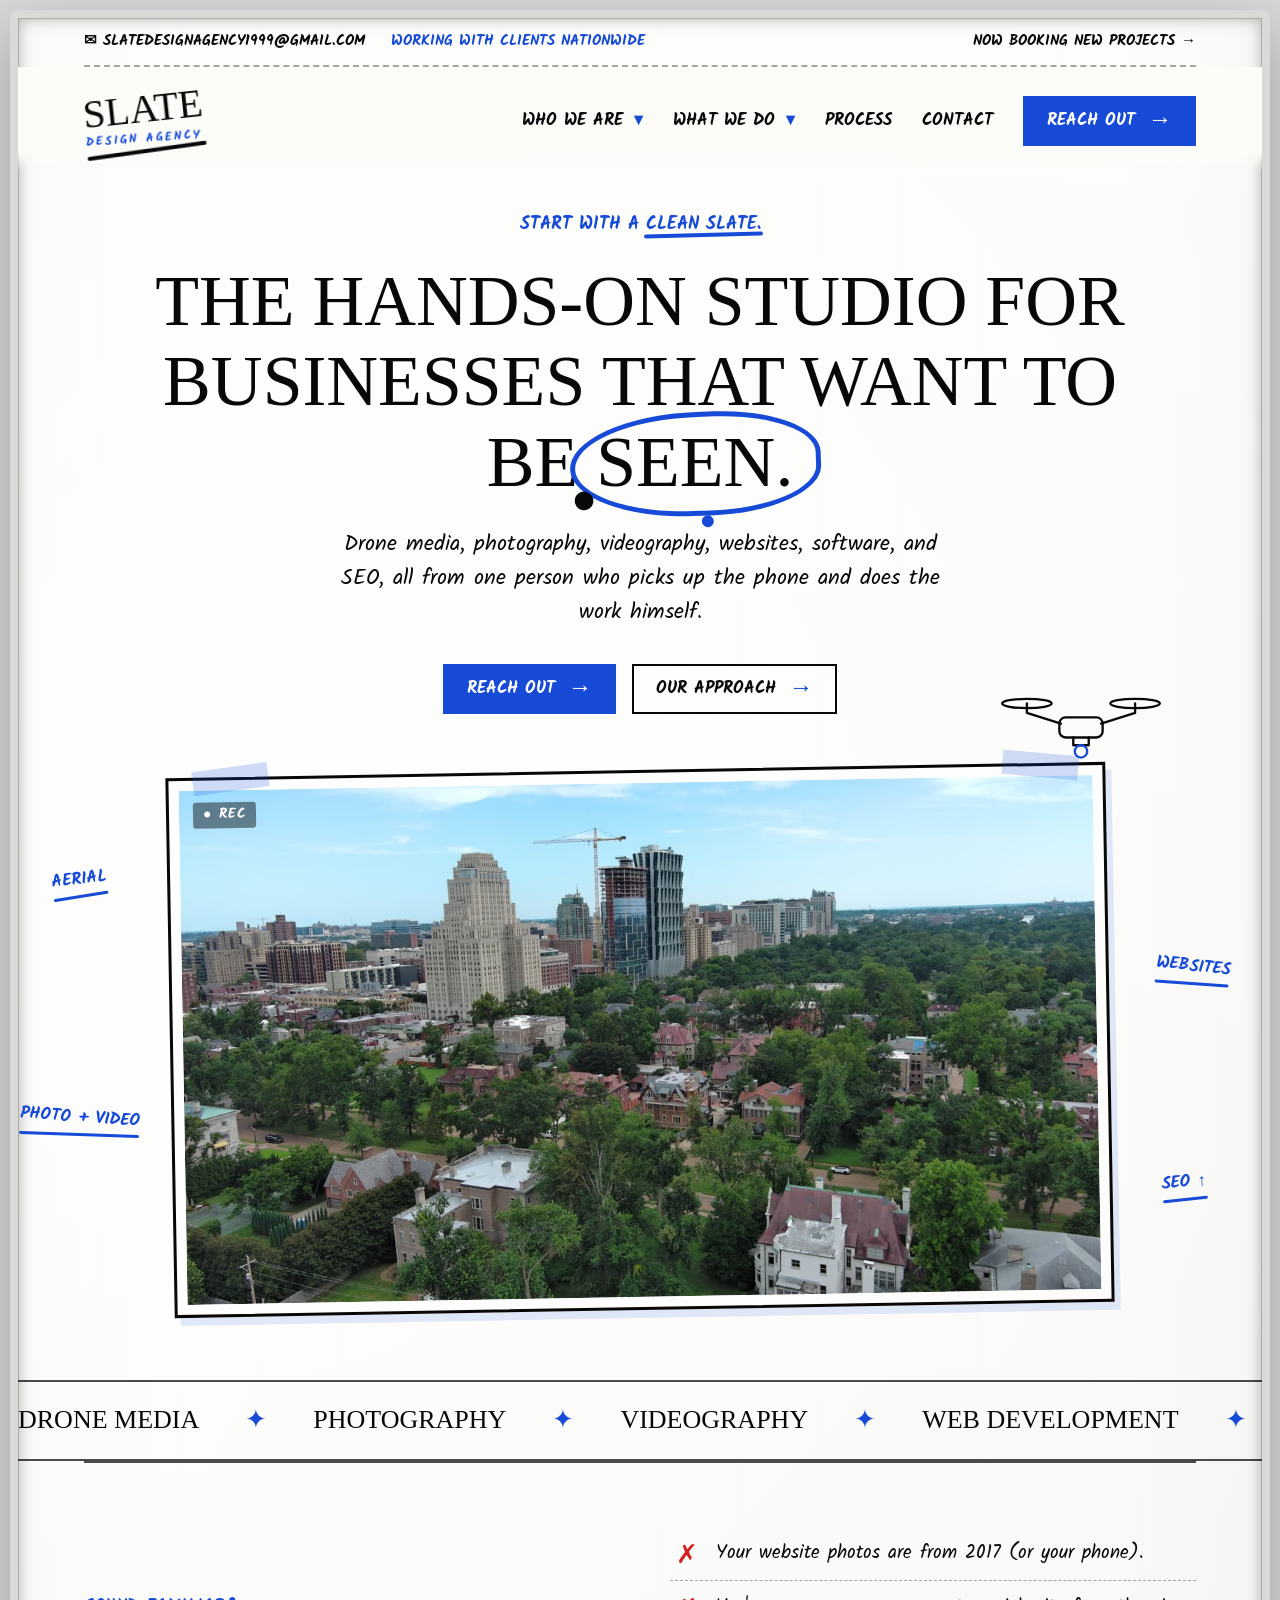
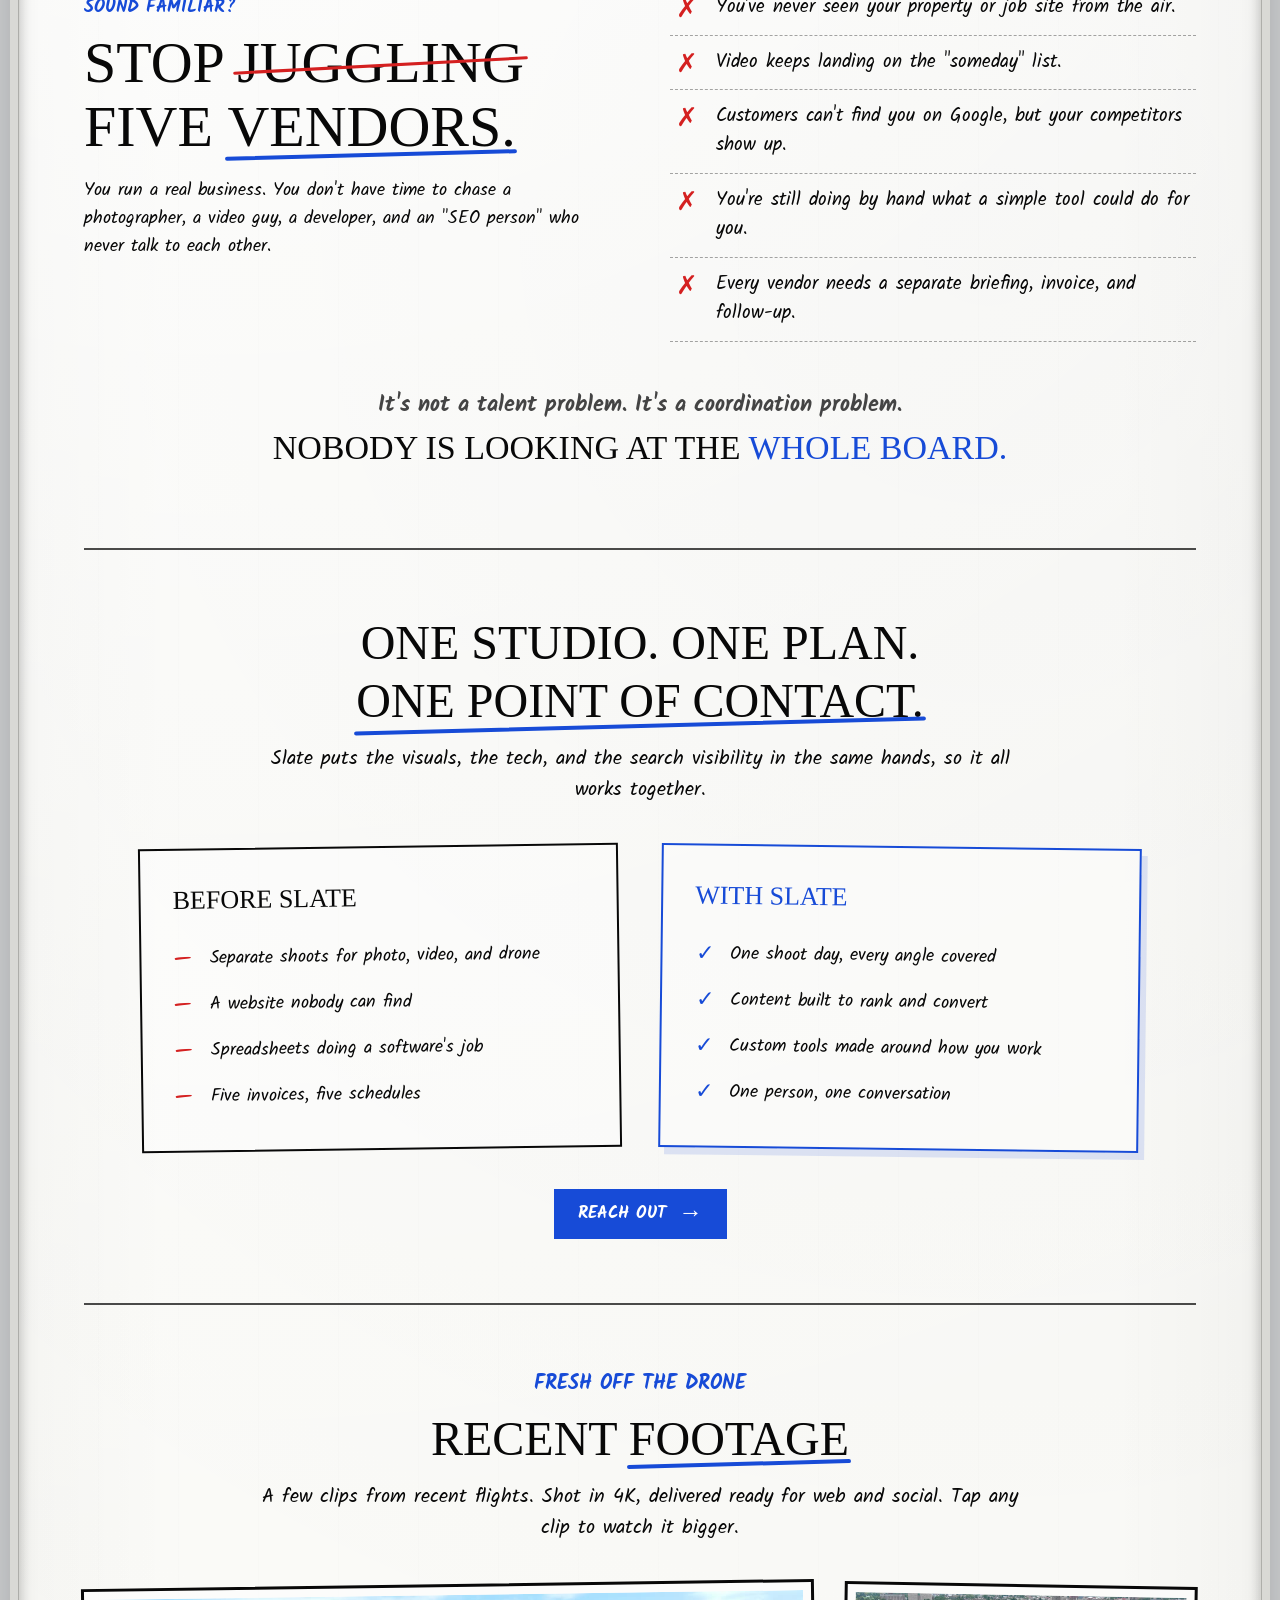
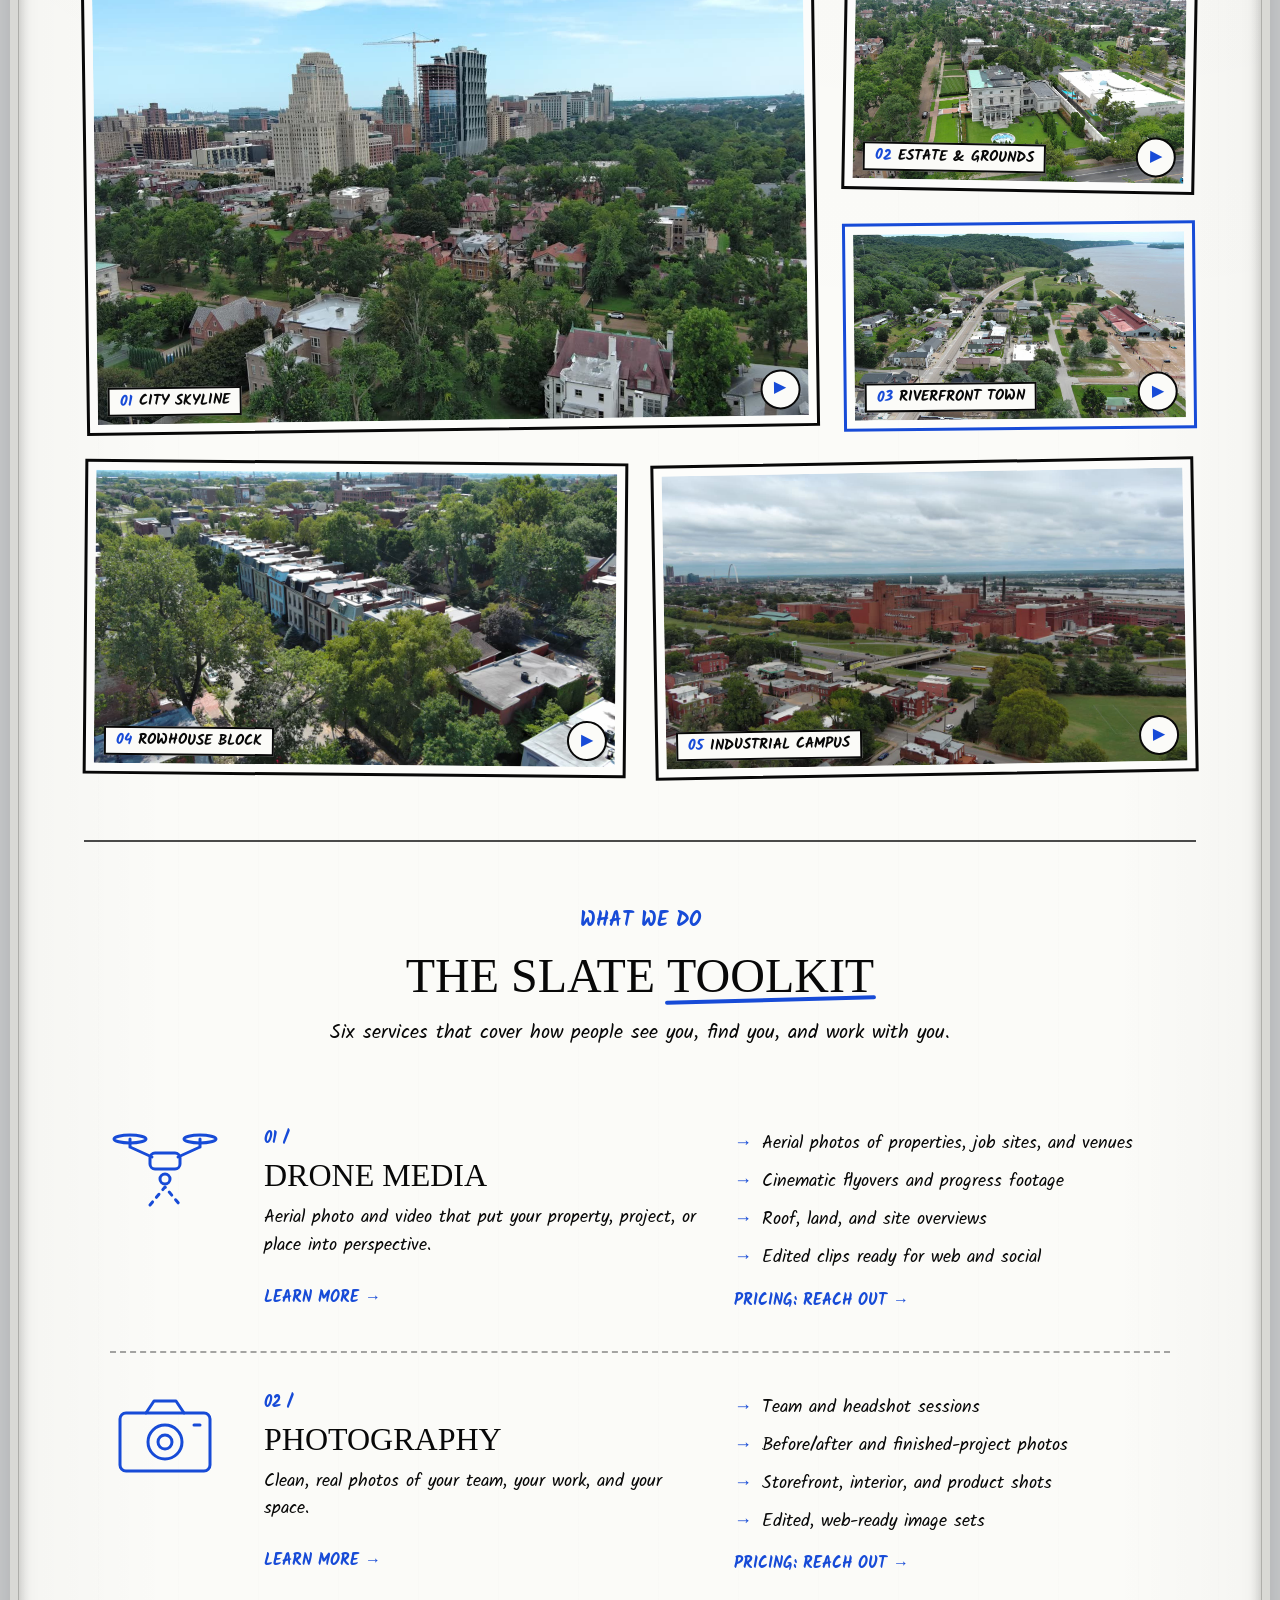
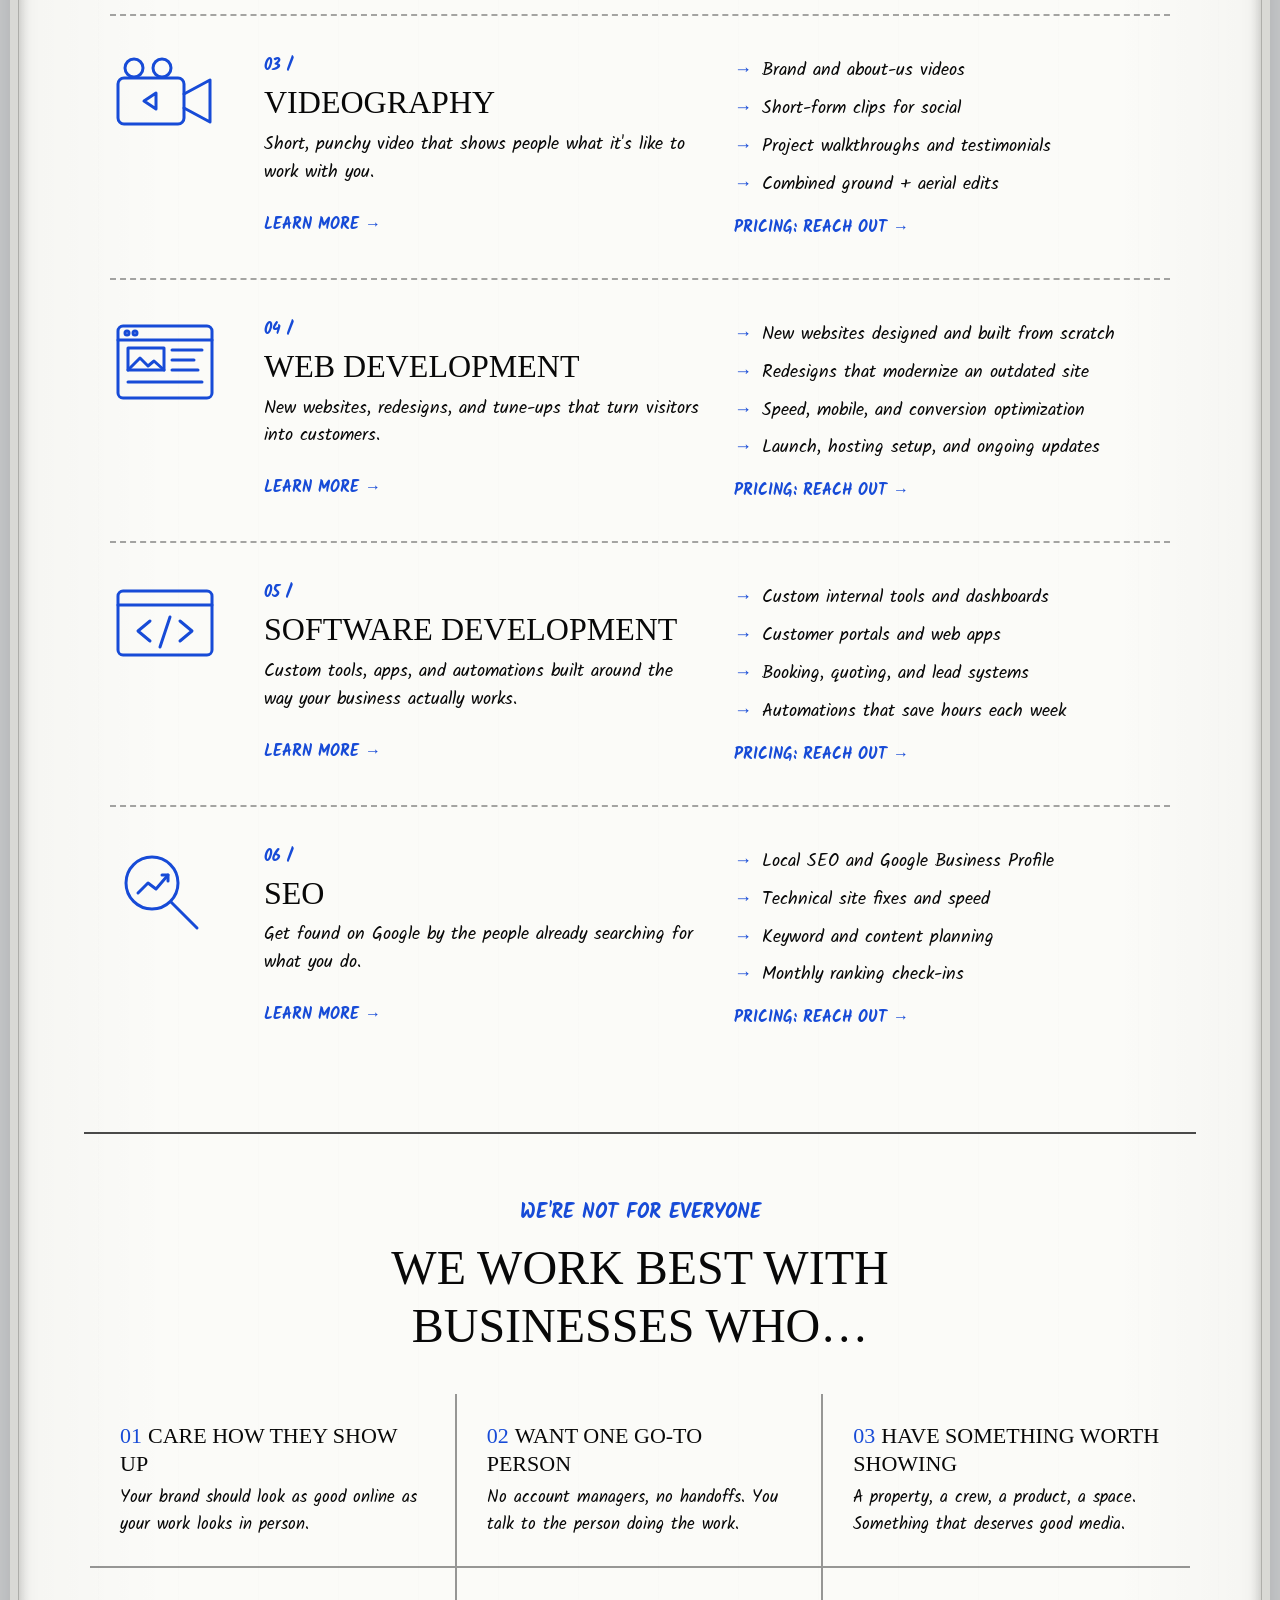
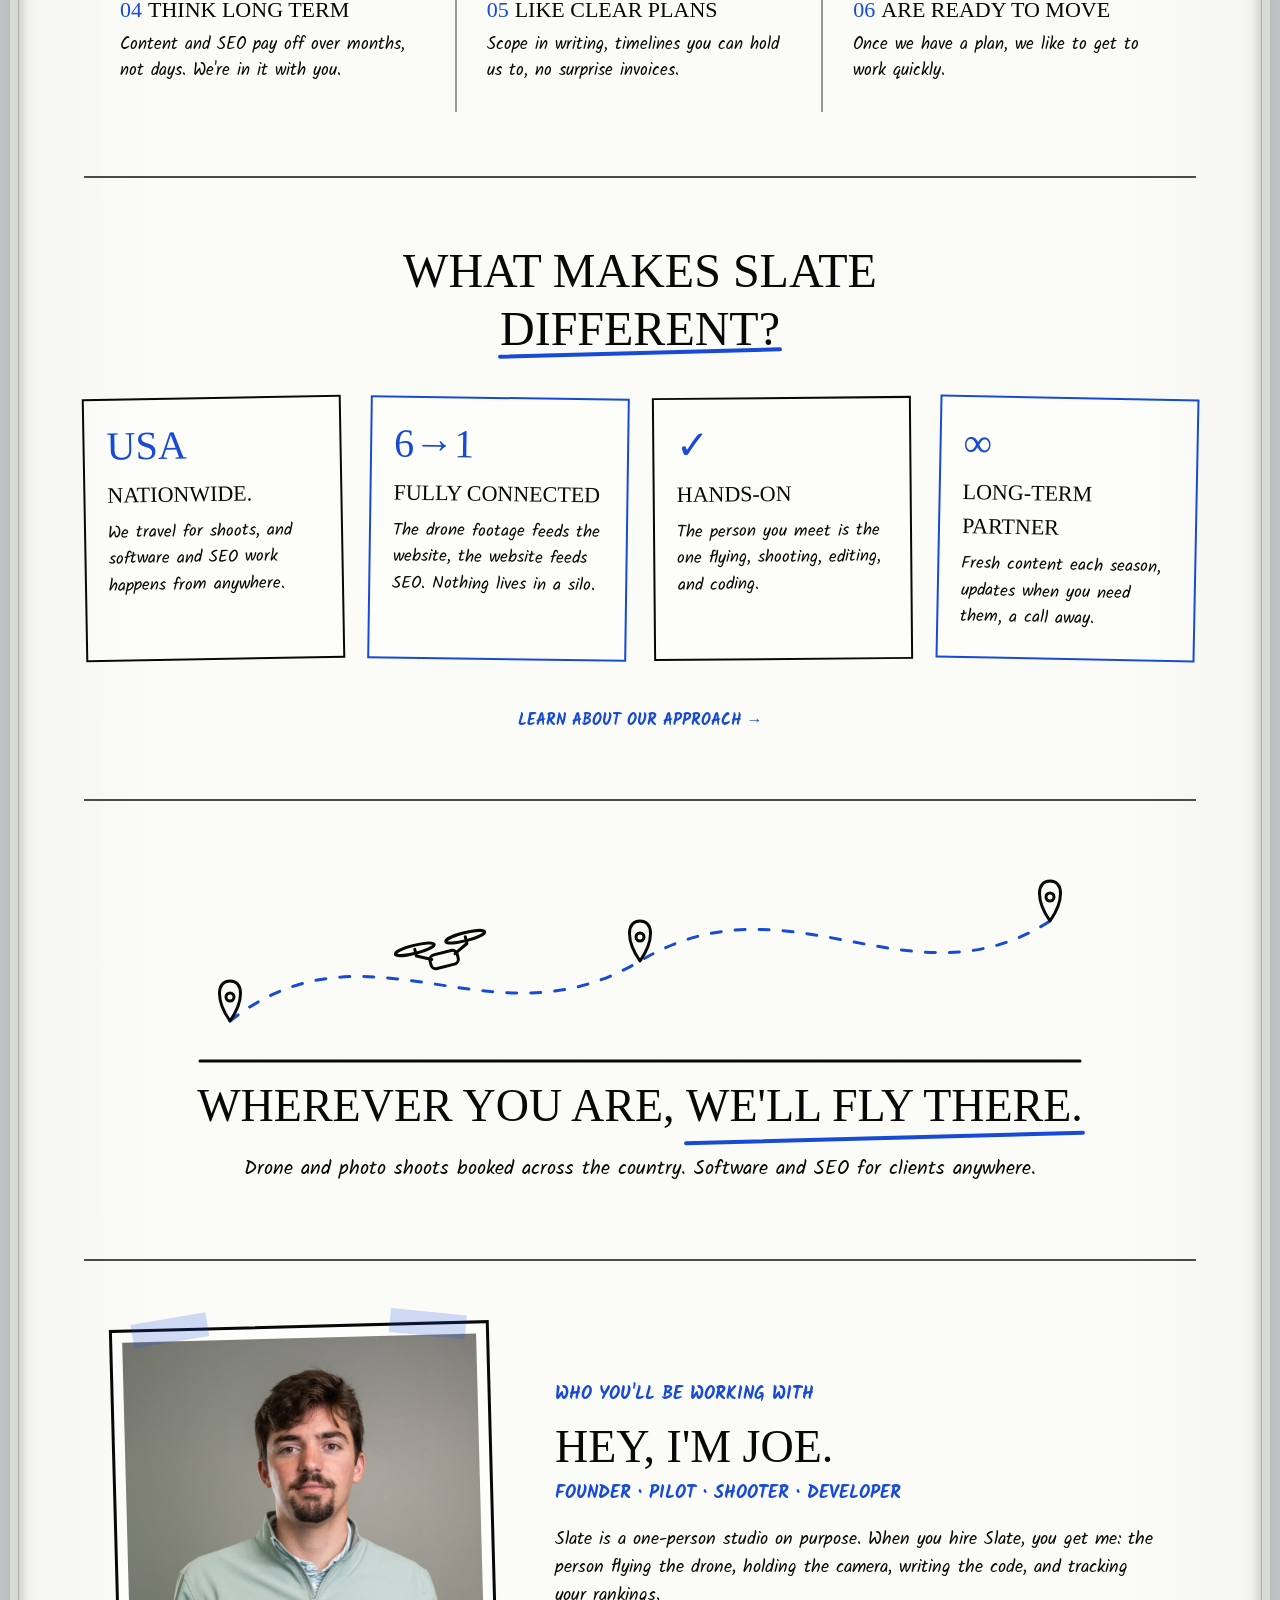
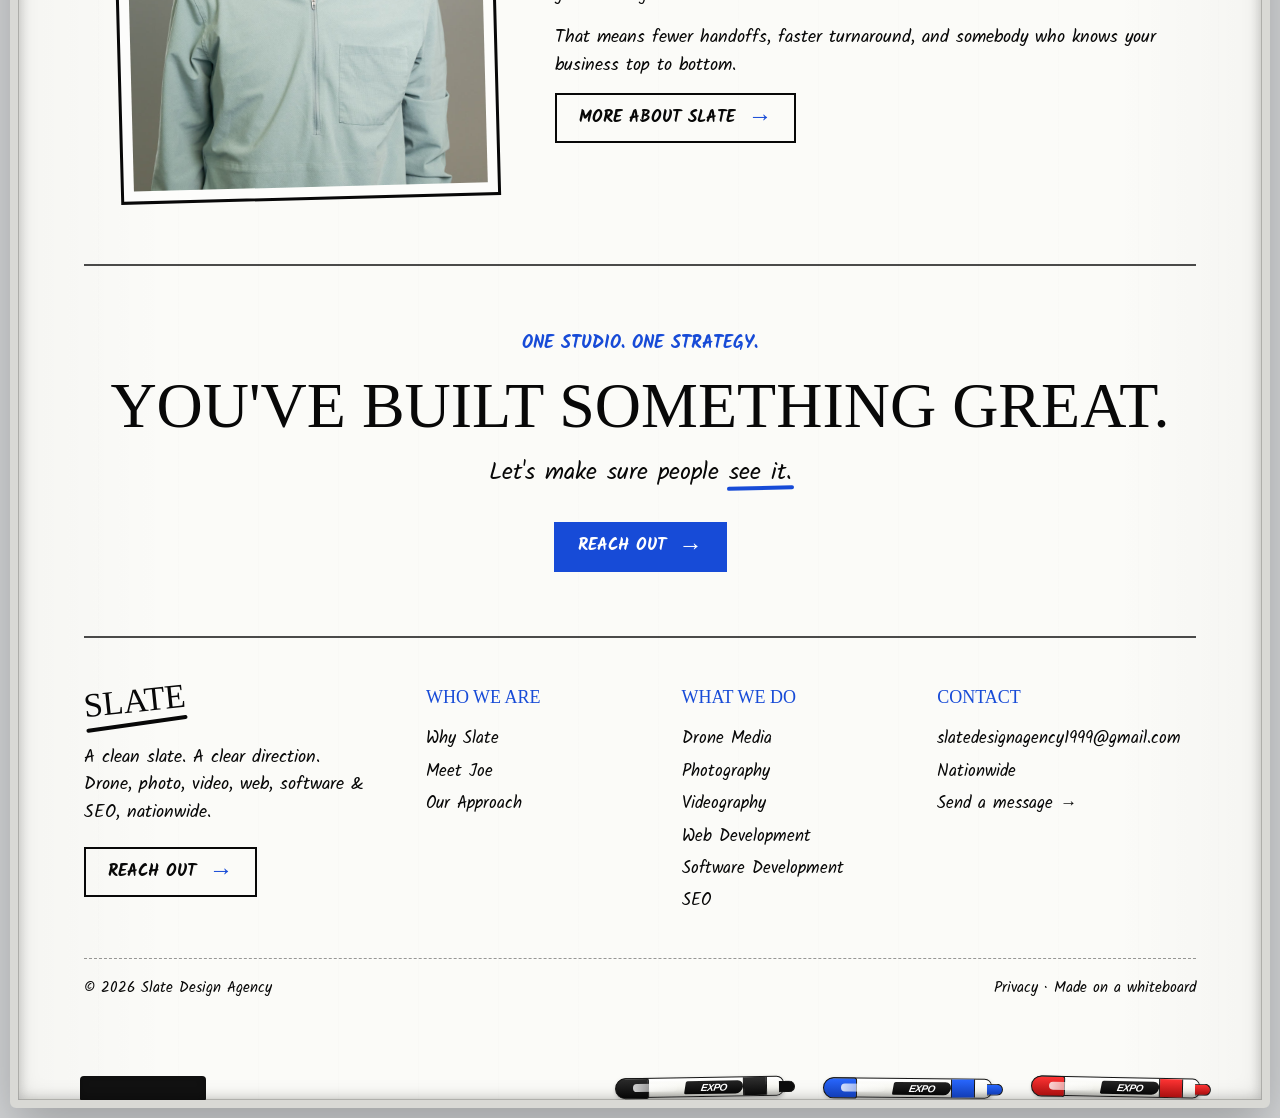
==== commit 9902ae52: "Add files via upload" ====
--- a/index.html
+++ b/index.html
@@ -3,11 +3,11 @@
 <head>
 <meta charset="utf-8">
 <meta name="viewport" content="width=device-width, initial-scale=1">
-<title>Slate Design Agency | Drone Media, Photo, Video, Software &amp; SEO</title>
-<meta name="description" content="Slate is a hands-on studio for drone media, photography, videography, software development, and SEO. Working with businesses nationwide.">
+<title>Slate Design Agency | Drone, Photo, Video, Web, Software &amp; SEO</title>
+<meta name="description" content="Slate is a hands-on studio for drone media, photography, videography, web development, software development, and SEO. Working with businesses nationwide.">
 <meta name="theme-color" content="#fbfbf8">
-<meta property="og:title" content="Slate Design Agency | Drone Media, Photo, Video, Software &amp; SEO">
-<meta property="og:description" content="Slate is a hands-on studio for drone media, photography, videography, software development, and SEO. Working with businesses nationwide.">
+<meta property="og:title" content="Slate Design Agency | Drone, Photo, Video, Web, Software &amp; SEO">
+<meta property="og:description" content="Slate is a hands-on studio for drone media, photography, videography, web development, software development, and SEO. Working with businesses nationwide.">
 <meta property="og:type" content="website">
 <link rel="icon" href="favicon.svg" type="image/svg+xml">
 <link rel="preconnect" href="https://fonts.googleapis.com"><link rel="preconnect" href="https://fonts.gstatic.com" crossorigin><link href="https://fonts.googleapis.com/css2?family=Kalam:wght@400;700&family=Permanent+Marker&display=swap" rel="stylesheet">
@@ -41,7 +41,7 @@
       </div>
       <div class="nav-item">
         <button aria-haspopup="true">What We Do <span class="caret">▾</span></button>
-        <div class="dropdown"><a href="services.html"><span>→</span>All services</a><a href="drone-media.html"><span>→</span>Drone Media</a><a href="photography.html"><span>→</span>Photography</a><a href="videography.html"><span>→</span>Videography</a><a href="software-development.html"><span>→</span>Software Development</a><a href="seo.html"><span>→</span>SEO</a></div>
+        <div class="dropdown"><a href="services.html"><span>→</span>All services</a><a href="drone-media.html"><span>→</span>Drone Media</a><a href="photography.html"><span>→</span>Photography</a><a href="videography.html"><span>→</span>Videography</a><a href="web-development.html"><span>→</span>Web Development</a><a href="software-development.html"><span>→</span>Software Development</a><a href="seo.html"><span>→</span>SEO</a></div>
       </div>
       <div class="nav-item"><a href="process.html">Process</a></div>
       <div class="nav-item"><a href="contact.html">Contact</a></div>
@@ -54,7 +54,7 @@
     <section class="hero">
       <p class="eyebrow">Start with a <span class="scribble">clean slate.</span></p>
       <h1>The hands-on studio for businesses that want to be <span class="circled">seen.</span></h1>
-      <p class="sub">Drone media, photography, videography, software, and SEO, all from one person who picks up the phone and does the work himself.</p>
+      <p class="sub">Drone media, photography, videography, websites, software, and SEO, all from one person who picks up the phone and does the work himself.</p>
       <div class="cta-row">
         <a class="button solid" href="contact.html">Reach Out <span class="arrow">→</span></a>
         <a class="button" href="process.html">Our Approach <span class="arrow">→</span></a>
@@ -72,14 +72,14 @@
         </svg>
         <span class="doodle-label hm-l1" aria-hidden="true">Aerial</span>
         <span class="doodle-label hm-l2" aria-hidden="true">Photo + Video</span>
-        <span class="doodle-label hm-r1" aria-hidden="true">Software</span>
+        <span class="doodle-label hm-r1" aria-hidden="true">Websites</span>
         <span class="doodle-label hm-r2" aria-hidden="true">SEO ↑</span>
       </div>
     </section>
 
     <div class="strip" aria-hidden="true"><div class="strip-track">
-      <span>Drone Media</span><span>✦</span><span>Photography</span><span>✦</span><span>Videography</span><span>✦</span><span>Software Development</span><span>✦</span><span>SEO</span><span>✦</span>
-      <span>Drone Media</span><span>✦</span><span>Photography</span><span>✦</span><span>Videography</span><span>✦</span><span>Software Development</span><span>✦</span><span>SEO</span><span>✦</span>
+      <span>Drone Media</span><span>✦</span><span>Photography</span><span>✦</span><span>Videography</span><span>✦</span><span>Web Development</span><span>✦</span><span>Software Development</span><span>✦</span><span>SEO</span><span>✦</span>
+      <span>Drone Media</span><span>✦</span><span>Photography</span><span>✦</span><span>Videography</span><span>✦</span><span>Web Development</span><span>✦</span><span>Software Development</span><span>✦</span><span>SEO</span><span>✦</span>
     </div></div>
 
     <section>
@@ -142,7 +142,7 @@
       <div class="section-head">
         <p class="eyebrow">What we do</p>
         <h2>The Slate <span class="scribble">Toolkit</span></h2>
-        <p>Five services that cover how people see you, find you, and work with you.</p>
+        <p>Six services that cover how people see you, find you, and work with you.</p>
       </div>
       <div class="stack"><div class="svc"><div class="svc-icon"><svg viewBox="0 0 110 92" aria-hidden="true"><ellipse class="stroke" cx="20" cy="14" rx="16" ry="4"/><ellipse class="stroke" cx="90" cy="14" rx="16" ry="4"/><path class="stroke" d="M20 14v8M90 14v8M20 22l22 10M90 22L68 32"/><rect class="stroke" x="40" y="28" width="30" height="16" rx="5"/><circle class="stroke" cx="55" cy="54" r="5"/><path class="stroke" d="M40 80 L55 62 L70 80" stroke-dasharray="4 6"/></svg></div>
         <div><span class="num">01 /</span><h3>Drone Media</h3><p>Aerial photo and video that put your property, project, or place into perspective.</p><a class="more" href="drone-media.html">Learn more →</a></div>
@@ -153,11 +153,14 @@
 <div class="svc"><div class="svc-icon"><svg viewBox="0 0 110 92" aria-hidden="true"><rect class="stroke" x="8" y="26" width="66" height="46" rx="6"/><path class="stroke" d="M74 42l26-14v42L74 56"/><circle class="stroke" cx="24" cy="16" r="9"/><circle class="stroke" cx="52" cy="16" r="9"/><path class="stroke" d="M34 49l12-8v16z"/></svg></div>
         <div><span class="num">03 /</span><h3>Videography</h3><p>Short, punchy video that shows people what it's like to work with you.</p><a class="more" href="videography.html">Learn more →</a></div>
         <div class="svc-list"><ul><li>Brand and about-us videos</li><li>Short-form clips for social</li><li>Project walkthroughs and testimonials</li><li>Combined ground + aerial edits</li></ul><a class="more" href="contact.html?s=videography">Pricing: reach out →</a></div></div>
+<div class="svc"><div class="svc-icon"><svg viewBox="0 0 110 92" aria-hidden="true"><rect class="stroke" x="8" y="10" width="94" height="72" rx="5"/><path class="stroke" d="M8 24h94"/><circle class="stroke" cx="17" cy="17" r="2"/><circle class="stroke" cx="25" cy="17" r="2"/><rect class="stroke" x="18" y="32" width="36" height="22"/><path class="stroke" d="M62 34h30M62 44h22M62 54h26M18 66h74"/><path class="stroke" d="M18 54l12-12 8 8 6-5 10 9"/></svg></div>
+        <div><span class="num">04 /</span><h3>Web Development</h3><p>New websites, redesigns, and tune-ups that turn visitors into customers.</p><a class="more" href="web-development.html">Learn more →</a></div>
+        <div class="svc-list"><ul><li>New websites designed and built from scratch</li><li>Redesigns that modernize an outdated site</li><li>Speed, mobile, and conversion optimization</li><li>Launch, hosting setup, and ongoing updates</li></ul><a class="more" href="contact.html?s=web">Pricing: reach out →</a></div></div>
 <div class="svc"><div class="svc-icon"><svg viewBox="0 0 110 92" aria-hidden="true"><rect class="stroke" x="8" y="12" width="94" height="64" rx="5"/><path class="stroke" d="M8 26h94"/><path class="stroke" d="M40 42l-12 10 12 10M70 42l12 10-12 10M60 38l-10 30"/></svg></div>
-        <div><span class="num">04 /</span><h3>Software Development</h3><p>Custom websites and tools built around the way your business actually works.</p><a class="more" href="software-development.html">Learn more →</a></div>
-        <div class="svc-list"><ul><li>Fast, modern websites</li><li>Custom internal tools and dashboards</li><li>Booking, quoting, and lead forms</li><li>Automations that save hours each week</li></ul><a class="more" href="contact.html?s=software">Pricing: reach out →</a></div></div>
+        <div><span class="num">05 /</span><h3>Software Development</h3><p>Custom tools, apps, and automations built around the way your business actually works.</p><a class="more" href="software-development.html">Learn more →</a></div>
+        <div class="svc-list"><ul><li>Custom internal tools and dashboards</li><li>Customer portals and web apps</li><li>Booking, quoting, and lead systems</li><li>Automations that save hours each week</li></ul><a class="more" href="contact.html?s=software">Pricing: reach out →</a></div></div>
 <div class="svc"><div class="svc-icon"><svg viewBox="0 0 110 92" aria-hidden="true"><circle class="stroke" cx="42" cy="40" r="26"/><path class="stroke" d="M61 59l26 26"/><path class="stroke" d="M28 50l10-10 8 6 12-14"/><path class="stroke" d="M52 32h6v6"/></svg></div>
-        <div><span class="num">05 /</span><h3>SEO</h3><p>Get found on Google by the people already searching for what you do.</p><a class="more" href="seo.html">Learn more →</a></div>
+        <div><span class="num">06 /</span><h3>SEO</h3><p>Get found on Google by the people already searching for what you do.</p><a class="more" href="seo.html">Learn more →</a></div>
         <div class="svc-list"><ul><li>Local SEO and Google Business Profile</li><li>Technical site fixes and speed</li><li>Keyword and content planning</li><li>Monthly ranking check-ins</li></ul><a class="more" href="contact.html?s=seo">Pricing: reach out →</a></div></div></div>
     </section>
 
@@ -180,7 +183,7 @@
       <div class="section-head"><h2>What makes Slate <span class="scribble">different?</span></h2></div>
       <div class="cards">
         <div class="card"><div class="big">USA</div><h3>Nationwide.</h3><p>We travel for shoots, and software and SEO work happens from anywhere.</p></div>
-        <div class="card"><div class="big">5→1</div><h3>Fully connected</h3><p>The drone footage feeds the website, the website feeds SEO. Nothing lives in a silo.</p></div>
+        <div class="card"><div class="big">6→1</div><h3>Fully connected</h3><p>The drone footage feeds the website, the website feeds SEO. Nothing lives in a silo.</p></div>
         <div class="card"><div class="big">✓</div><h3>Hands-on</h3><p>The person you meet is the one flying, shooting, editing, and coding.</p></div>
         <div class="card"><div class="big">∞</div><h3>Long-term partner</h3><p>Fresh content each season, updates when you need them, a call away.</p></div>
       </div>
@@ -226,11 +229,11 @@
     <div class="foot-grid">
       <div>
         <a href="index.html" class="logo" style="font-size:34px" data-home>SLATE</a>
-        <p style="margin-top:18px">A clean slate. A clear direction.<br>Drone, photo, video, software &amp; SEO, nationwide.</p>
+        <p style="margin-top:18px">A clean slate. A clear direction.<br>Drone, photo, video, web, software &amp; SEO, nationwide.</p>
         <a class="button" href="contact.html" style="margin-top:6px">Reach Out <span class="arrow">→</span></a>
       </div>
       <div><h4>Who we are</h4><ul><li><a href="about.html">Why Slate</a></li><li><a href="about.html#meet">Meet Joe</a></li><li><a href="process.html">Our Approach</a></li></ul></div>
-      <div><h4>What we do</h4><ul><li><a href="drone-media.html">Drone Media</a></li><li><a href="photography.html">Photography</a></li><li><a href="videography.html">Videography</a></li><li><a href="software-development.html">Software Development</a></li><li><a href="seo.html">SEO</a></li></ul></div>
+      <div><h4>What we do</h4><ul><li><a href="drone-media.html">Drone Media</a></li><li><a href="photography.html">Photography</a></li><li><a href="videography.html">Videography</a></li><li><a href="web-development.html">Web Development</a></li><li><a href="software-development.html">Software Development</a></li><li><a href="seo.html">SEO</a></li></ul></div>
       <div><h4>Contact</h4><ul><li><a href="mailto:slatedesignagency1999@gmail.com" style="word-break:break-all">slatedesignagency1999@gmail.com</a></li><li>Nationwide</li><li><a href="contact.html">Send a message →</a></li></ul></div>
     </div>
     <div class="foot-bottom"><span>© <span data-year>2026</span> Slate Design Agency</span><span><a href="privacy.html">Privacy</a> · Made on a whiteboard</span></div>
--- a/assets/css/style.css
+++ b/assets/css/style.css
@@ -345,6 +345,10 @@
 main{animation:fade .22s ease-out}
 body.leaving main,body.leaving footer.site{opacity:0;transition:opacity .12s ease-in}
 .chip{margin:0;text-transform:none}
+.tracks{display:grid;grid-template-columns:repeat(3,1fr);gap:28px;max-width:1080px;margin:0 auto}
+.tracks .card{min-height:0}
+.tracks .card .big{font-size:34px}
+@media(max-width:860px){.tracks{grid-template-columns:1fr}.tracks .card{transform:none!important}}
 .checklist li.ok:before{content:"✓";color:var(--blue)}
 .foot-bottom a:hover{color:var(--blue)}
 /* home intro: overlay already showing on first paint */
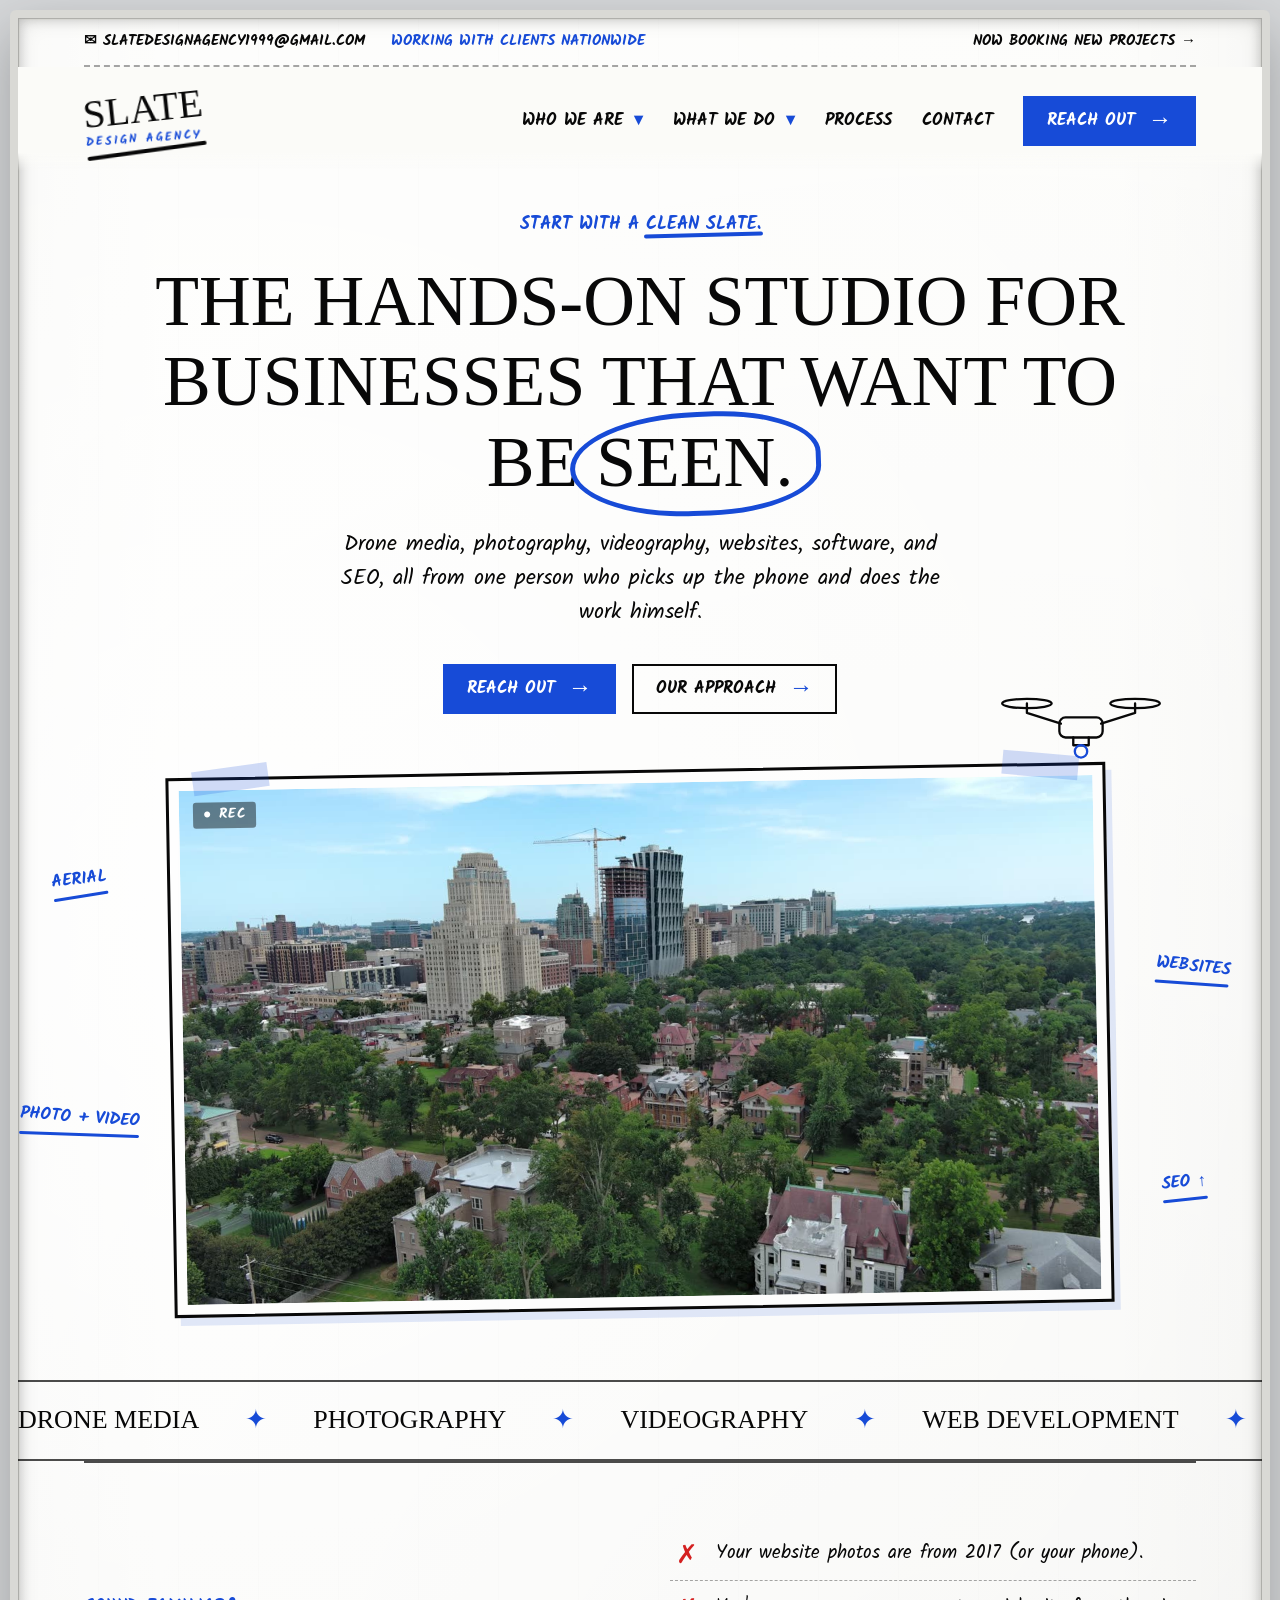
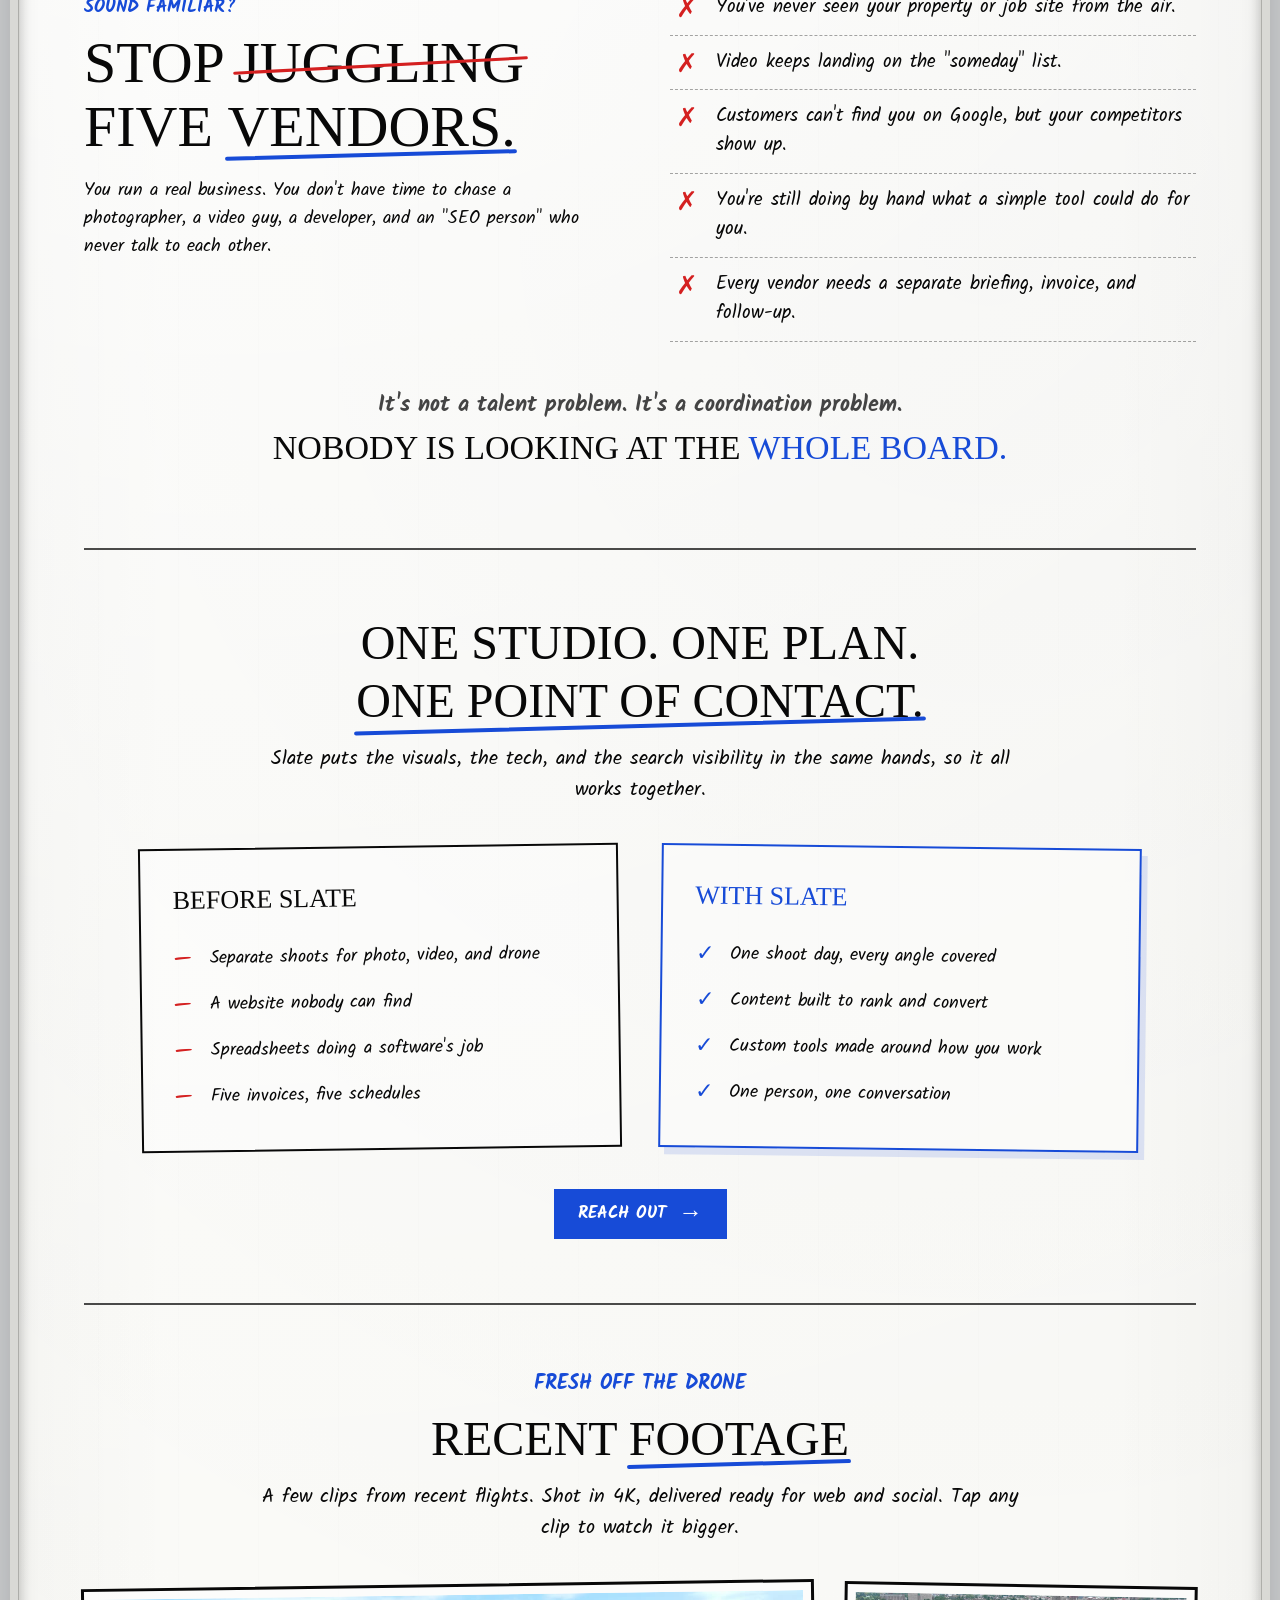
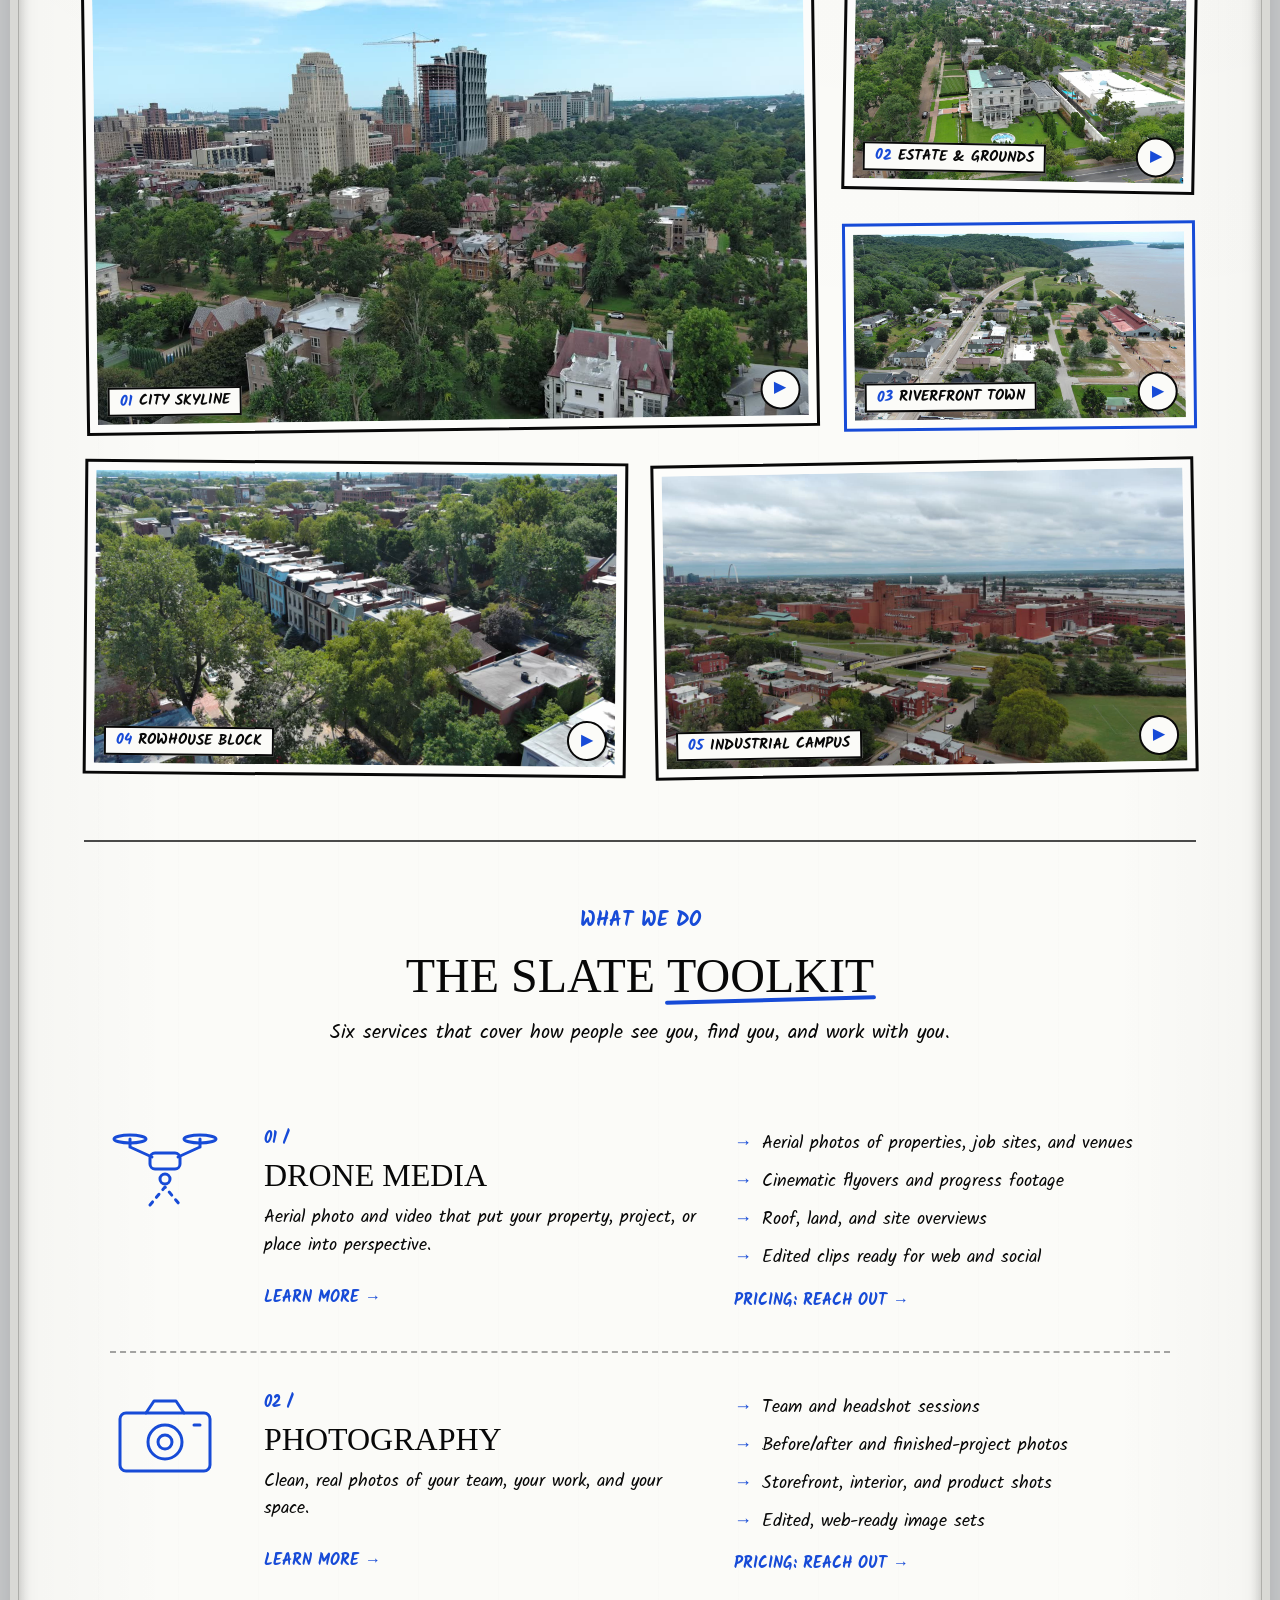
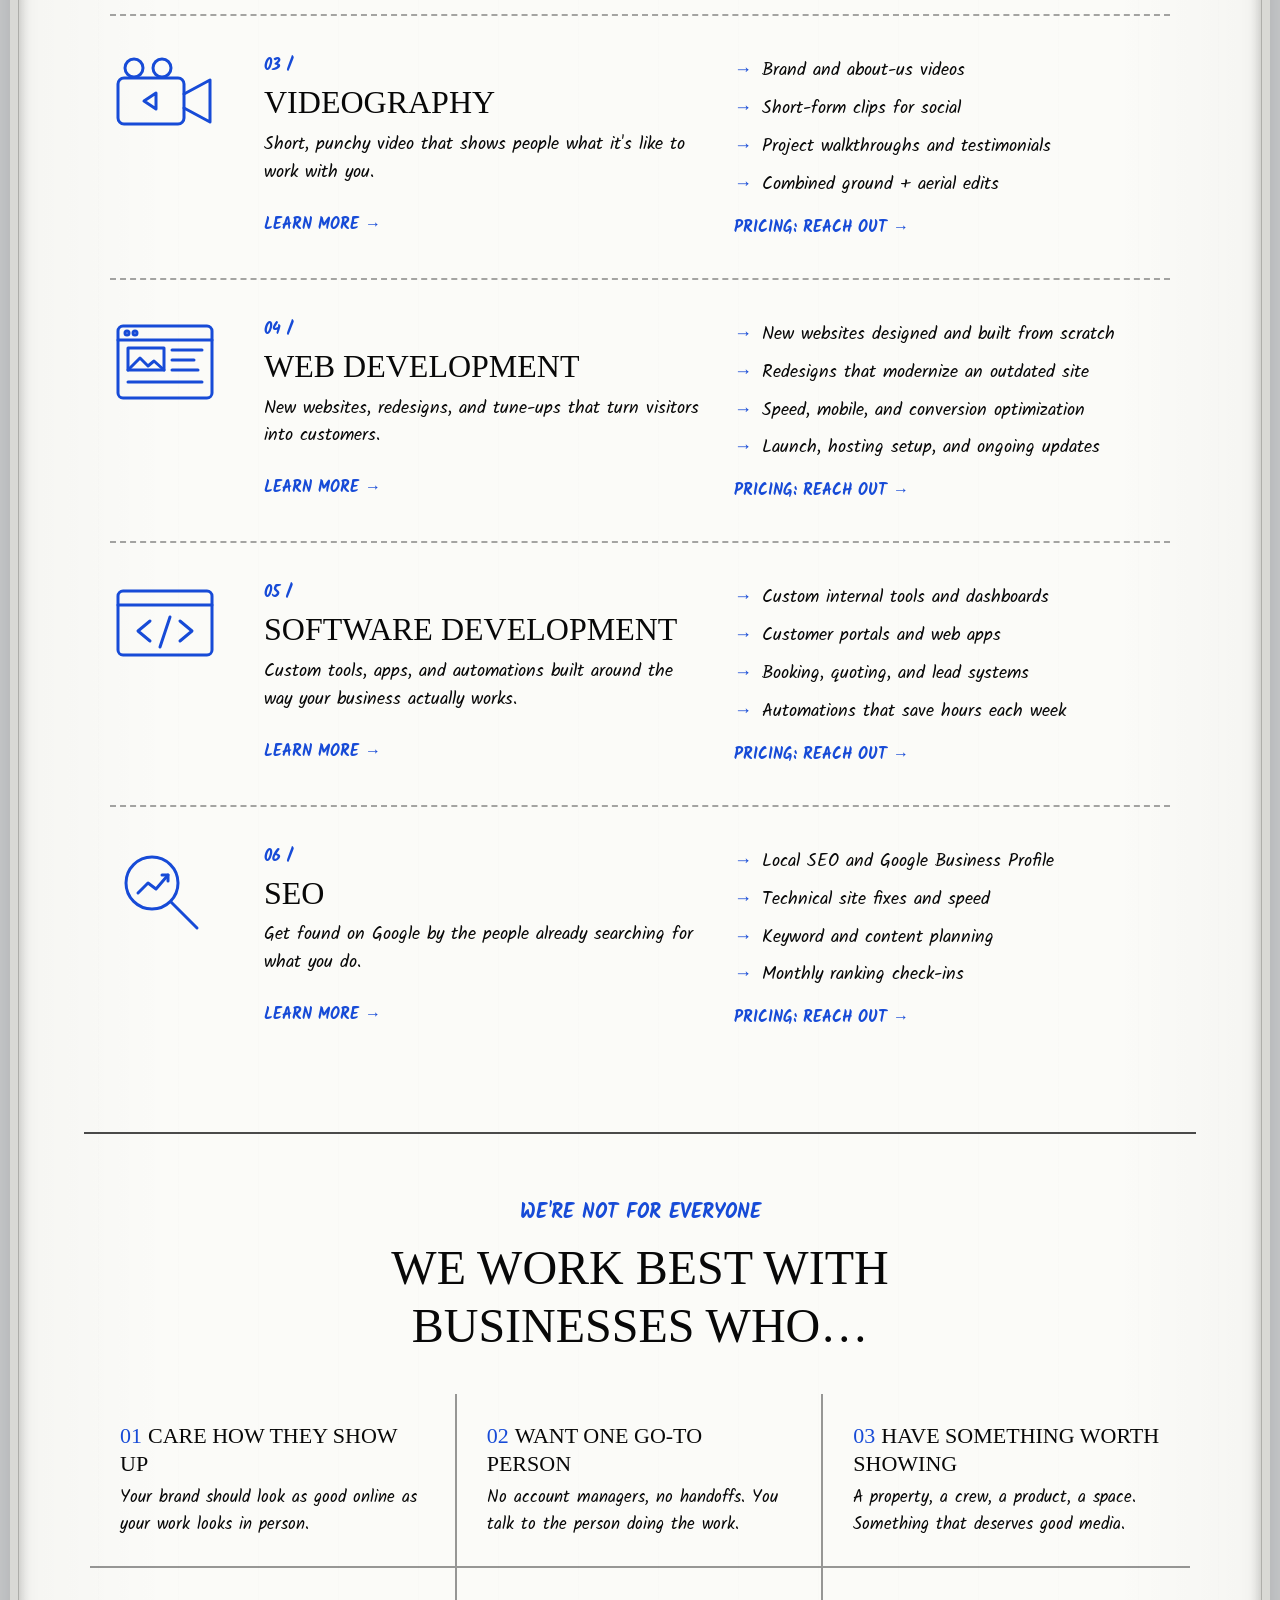
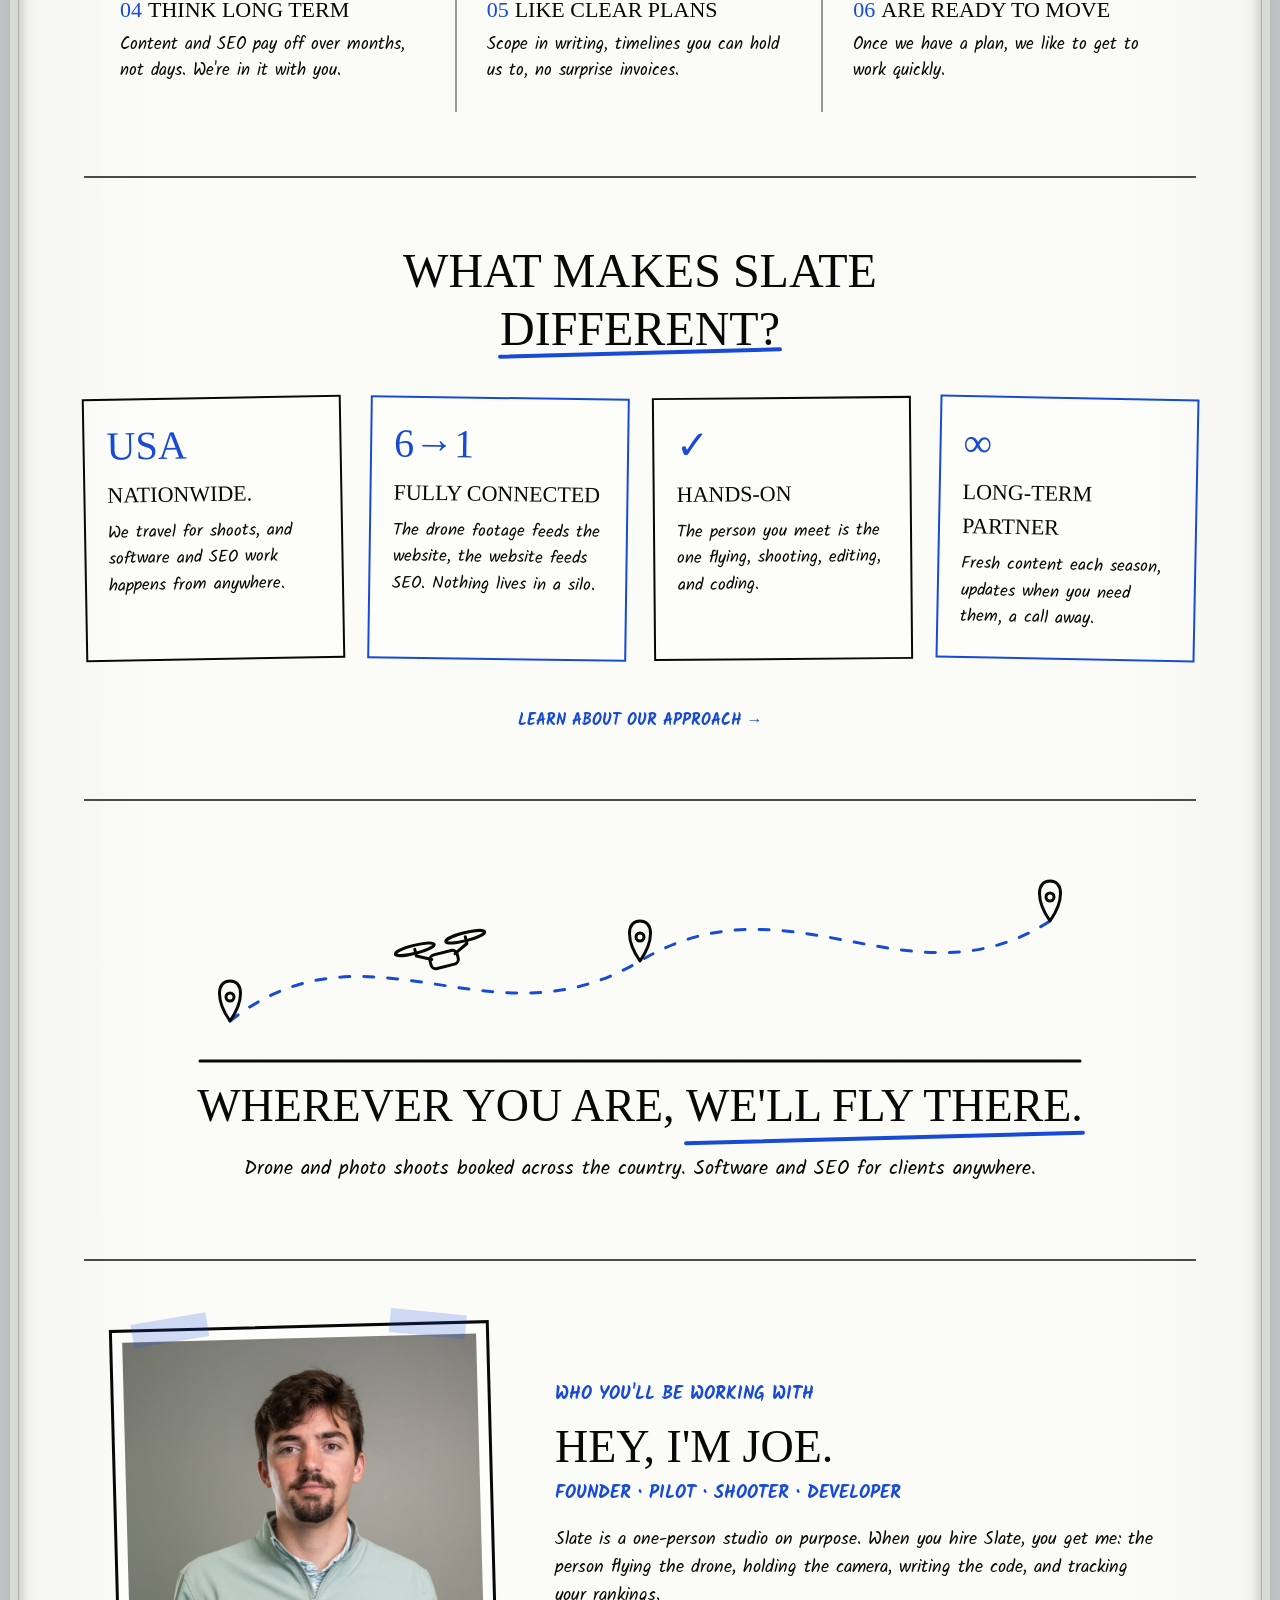
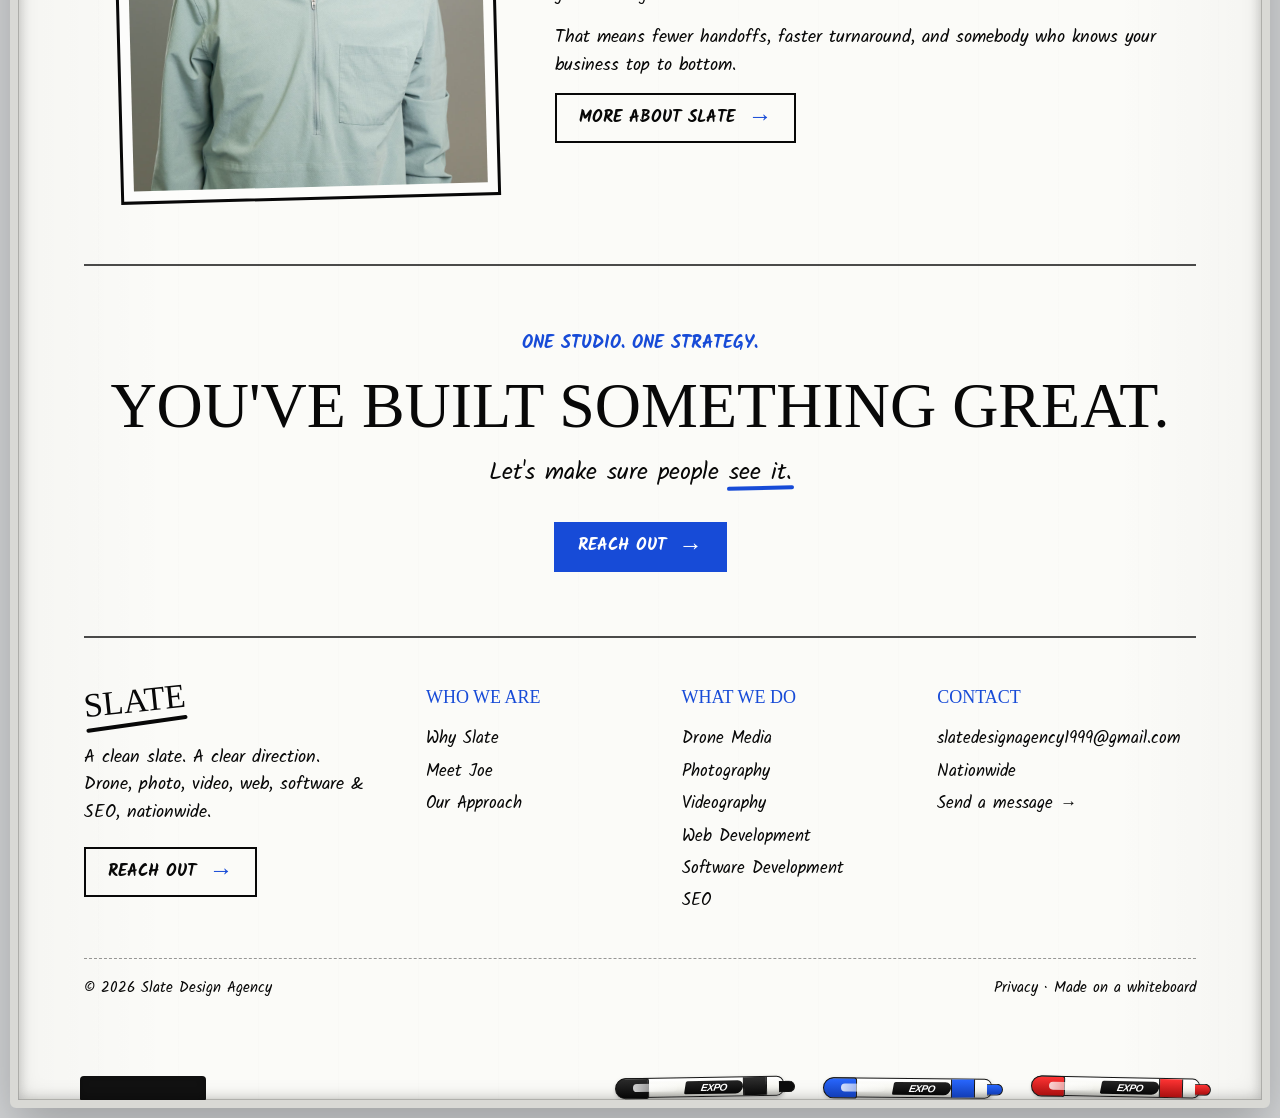
==== commit 3749b630: "Add files via upload" ====
--- a/index.html
+++ b/index.html
@@ -12,6 +12,7 @@
 <link rel="icon" href="favicon.svg" type="image/svg+xml">
 <link rel="preconnect" href="https://fonts.googleapis.com"><link rel="preconnect" href="https://fonts.gstatic.com" crossorigin><link href="https://fonts.googleapis.com/css2?family=Kalam:wght@400;700&family=Permanent+Marker&display=swap" rel="stylesheet">
 <link rel="stylesheet" href="assets/css/style.css">
+<link rel="preload" as="image" href="assets/img/slate-s.png">
 <script>(function(){try{if(matchMedia('(prefers-reduced-motion: reduce)').matches)return;var d=document.documentElement;d.classList.add('s-intro');if(sessionStorage.getItem('slate-s')==='1'){d.classList.add('s-drawn');sessionStorage.removeItem('slate-s');}}catch(e){}})();</script>
 <script src="assets/js/site.js" defer></script>
 </head>
@@ -250,9 +251,11 @@
 </div>
 </div>
 <div class="s-trans" aria-hidden="true">
-  <svg viewBox="0 0 100 112">
-    <path class="s-path" pathLength="1" d="M76 20 C66 9 44 6 31 13 C17 21 18 38 32 46 C46 54 70 55 74 72 C78 90 58 100 40 98 C30 97 22 93 17 86"/>
-    <path class="s-under" pathLength="1" d="M10 106 C35 103 62 101 90 98"/>
+  <svg viewBox="0 0 560 729">
+    <defs><mask id="s-mask" maskUnits="userSpaceOnUse" x="0" y="0" width="560" height="729">
+      <path class="s-path" pathLength="1" d="M470 100 C390 60 230 70 150 130 C80 185 90 260 170 300 C270 345 420 350 470 420 C520 490 490 590 390 625 C290 660 140 640 80 575"/>
+    </mask></defs>
+    <image href="assets/img/slate-s.png" width="560" height="729" mask="url(#s-mask)"/>
   </svg>
   <span class="s-eraser"></span>
 </div>
--- a/assets/css/style.css
+++ b/assets/css/style.css
@@ -270,9 +270,9 @@
 .s-trans{position:fixed;inset:0;z-index:100;display:flex;align-items:center;justify-content:center;pointer-events:none;visibility:hidden;
   background:radial-gradient(circle at 30% 20%,rgba(255,255,255,.95),transparent 40%),var(--board)}
 .s-trans.in{visibility:visible;pointer-events:auto}
-.s-trans svg{width:170px;height:190px;overflow:visible}
+.s-trans svg{width:min(200px,42vw);height:auto;aspect-ratio:560/729;overflow:visible}
 .s-trans .s-path,.s-trans .s-under{fill:none;stroke-linecap:round;stroke-linejoin:round;stroke-dasharray:1;stroke-dashoffset:1}
-.s-trans .s-path{stroke:var(--ink);stroke-width:11}
+.s-trans .s-path{stroke:#fff;stroke-width:200}
 .s-trans .s-under{stroke:var(--blue);stroke-width:7;opacity:0}
 .s-trans.draw .s-path{animation:drawS .55s cubic-bezier(.6,.05,.4,1) forwards}
 .s-trans.draw .s-under{animation:drawU .22s .5s ease-out forwards}
@@ -345,6 +345,7 @@
 main{animation:fade .22s ease-out}
 body.leaving main,body.leaving footer.site{opacity:0;transition:opacity .12s ease-in}
 .chip{margin:0;text-transform:none}
+.opt{font-weight:400;text-transform:none;color:#555}
 .tracks{display:grid;grid-template-columns:repeat(3,1fr);gap:28px;max-width:1080px;margin:0 auto}
 .tracks .card{min-height:0}
 .tracks .card .big{font-size:34px}
